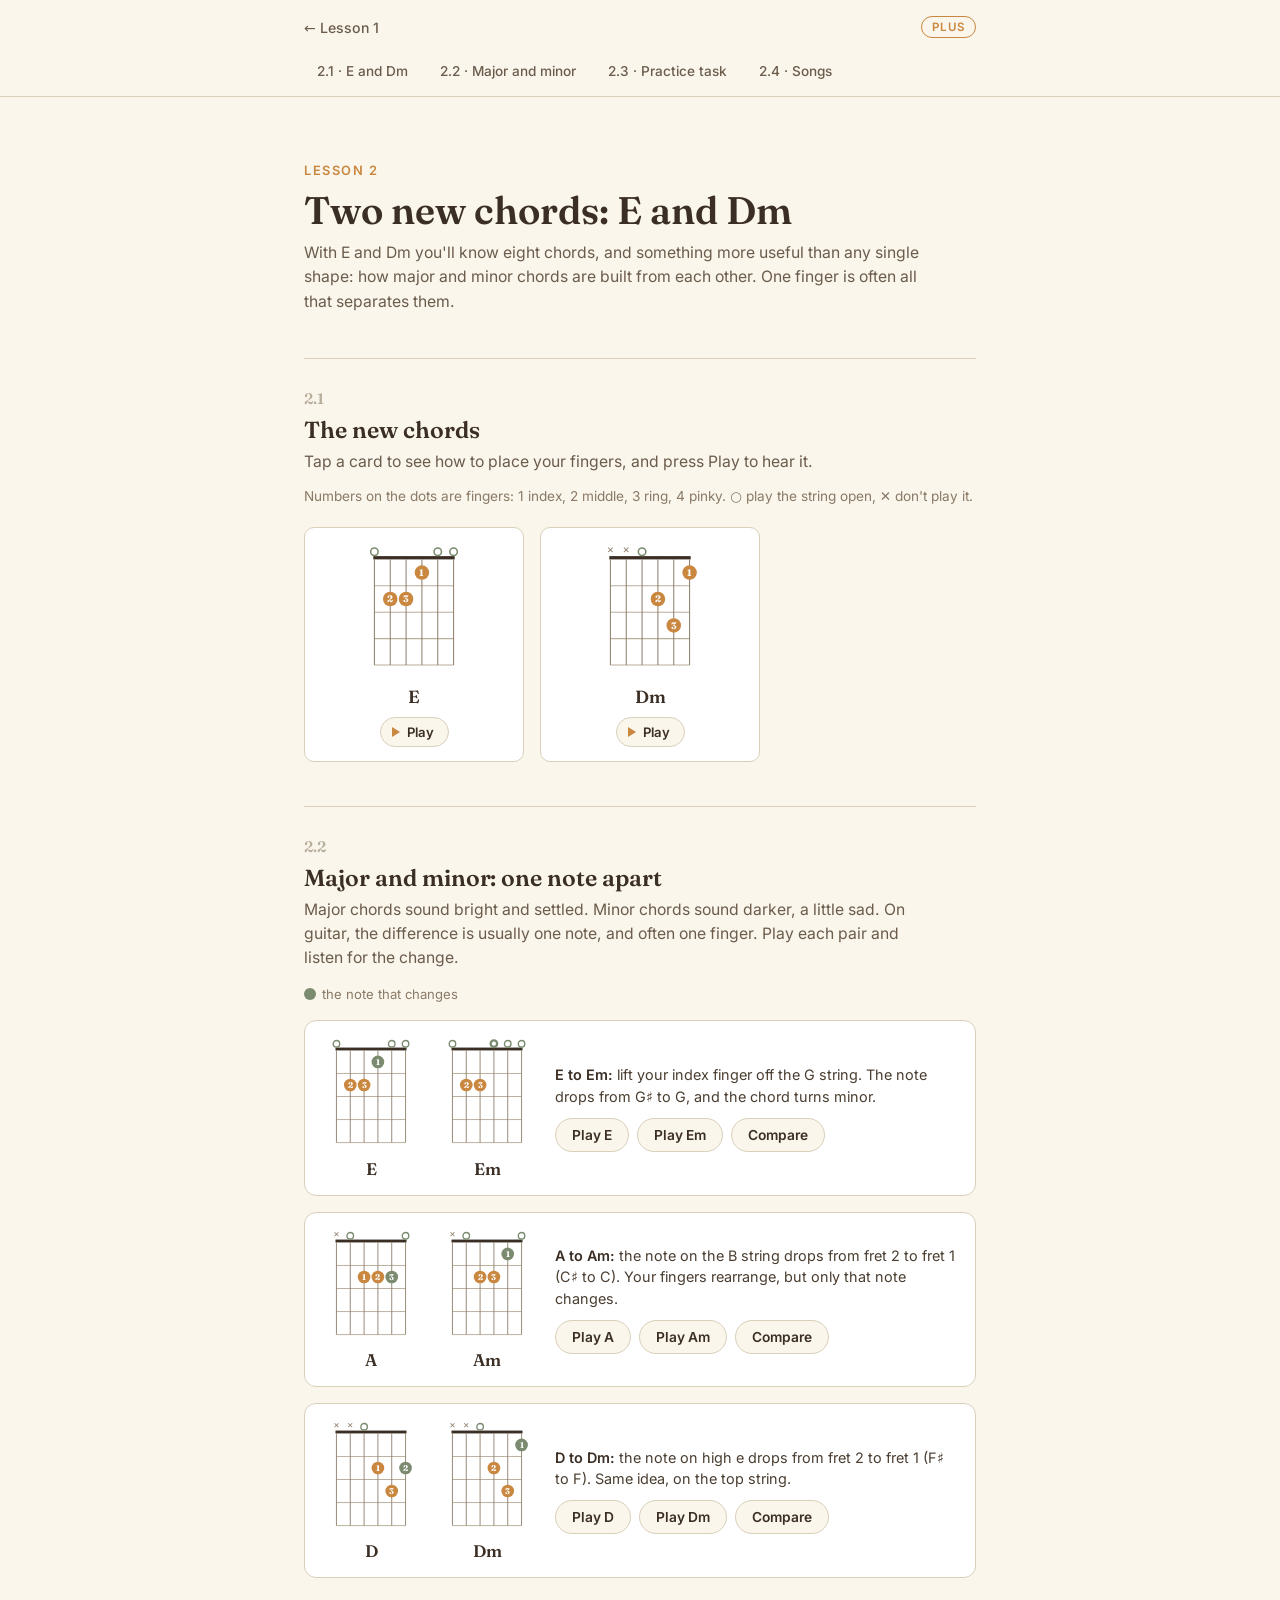
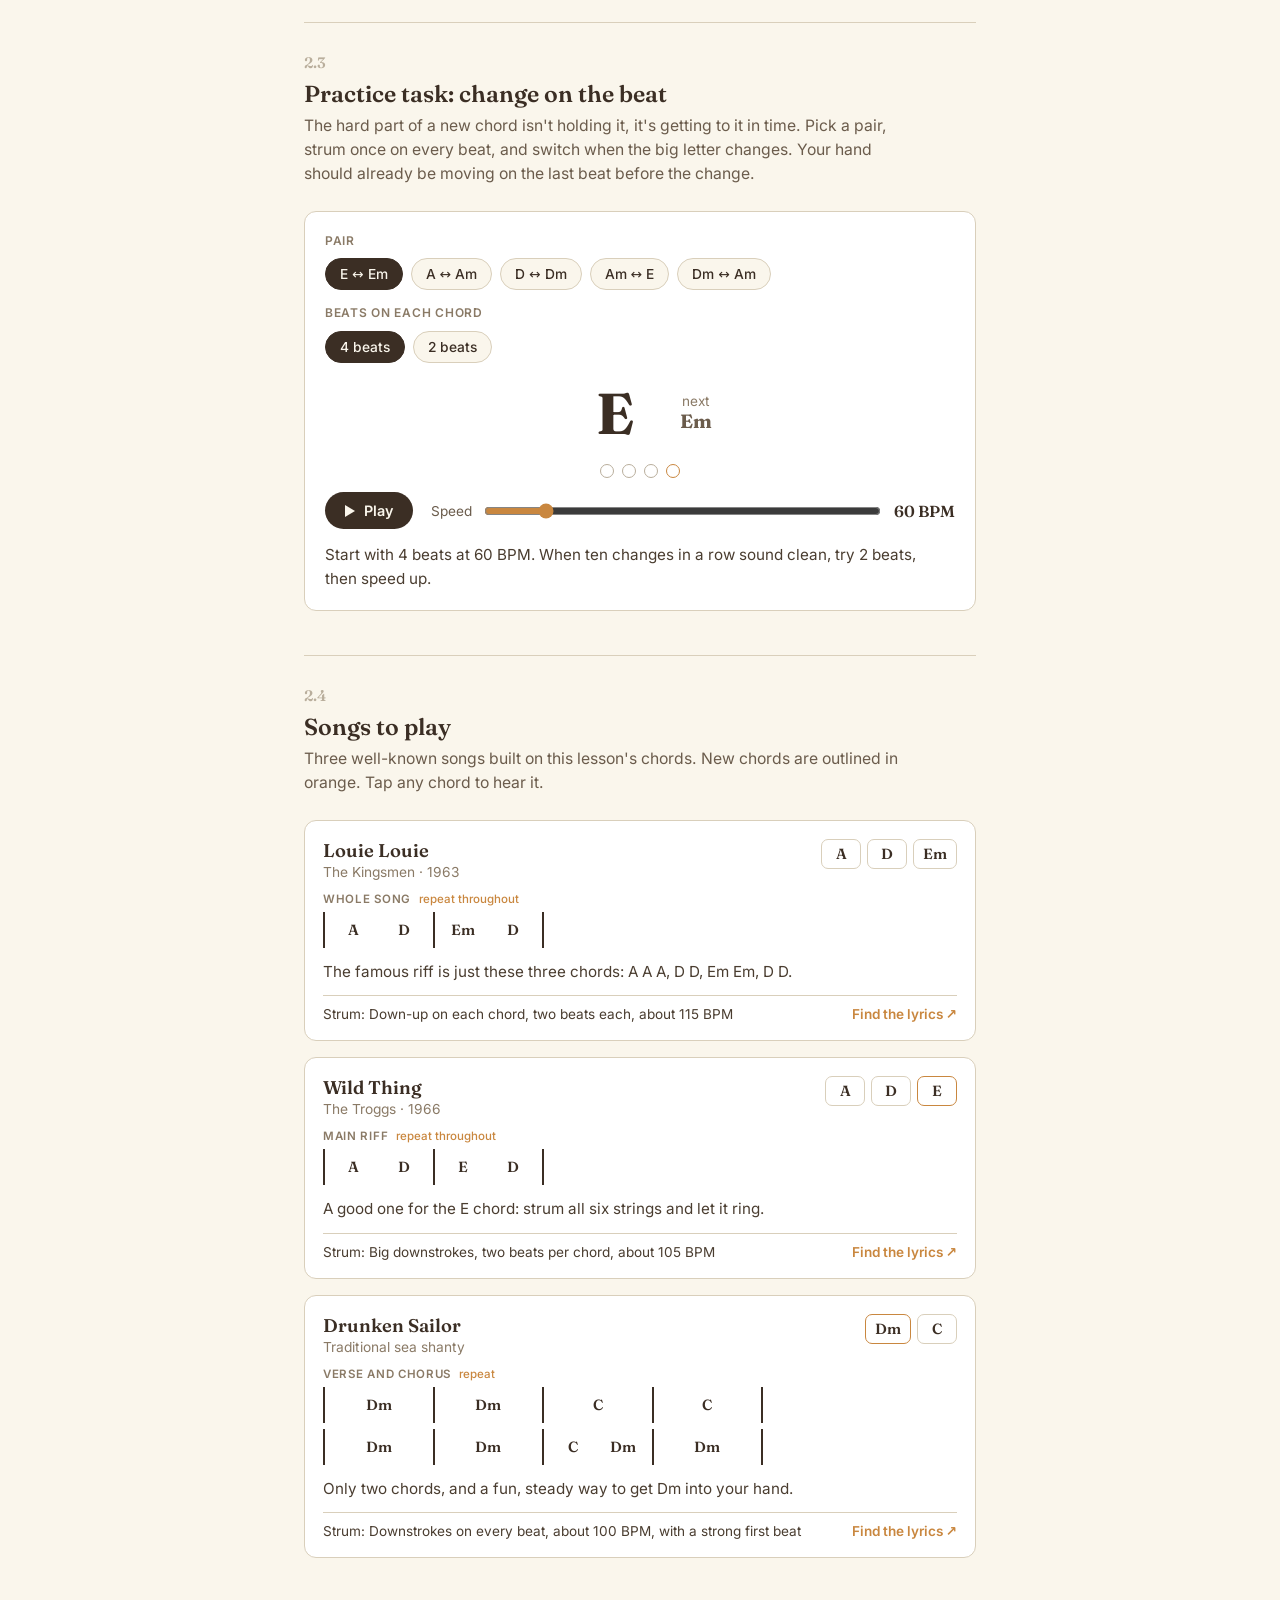
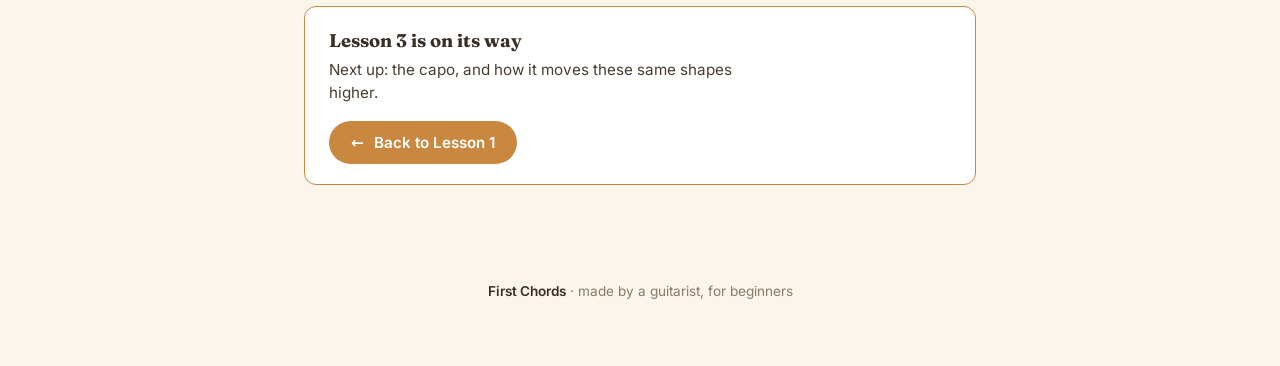
==== lesson-2.html @ 7f7c98dd "Plus: add Lesson 2 (E and Dm) and a 'Ready for Lesson 2' button - lesson-2.html: 2.1 E and Dm chord " ====
<!DOCTYPE html>
<html lang="en">
<head>
<meta charset="UTF-8">
<meta name="viewport" content="width=device-width, initial-scale=1, viewport-fit=cover">
<title>First Chords Plus · Lesson 2</title>
<meta name="description" content="First Chords Plus, Lesson 2: learn the E and Dm chords, hear how major and minor chords differ, and practice chord changes with songs.">
<meta name="robots" content="noindex">
<meta name="theme-color" content="#FAF6EC" media="(prefers-color-scheme: light)">
<meta name="theme-color" content="#1C1714" media="(prefers-color-scheme: dark)">
<link rel="icon" href="data:image/svg+xml,%3Csvg xmlns='http://www.w3.org/2000/svg' viewBox='0 0 32 32'%3E%3Cpath d='M16 3C22 3 28 5.5 28 11C28 17.5 20 26 16 29C12 26 4 17.5 4 11C4 5.5 10 3 16 3Z' fill='%23C9873F'/%3E%3C/svg%3E">
<link rel="preload" href="fonts/fraunces-latin.woff2" as="font" type="font/woff2" crossorigin>
<link rel="preload" href="fonts/inter-latin.woff2" as="font" type="font/woff2" crossorigin>
<link rel="stylesheet" href="assets/plus.css">
<style>
  #newGrid{grid-template-columns:repeat(2,minmax(0,220px)); justify-content:start;}
  @media (max-width:560px){#newGrid{grid-template-columns:repeat(2,minmax(0,1fr));}}

  /* major / minor pairs */
  .pairs{display:grid; gap:16px;}
  .pair{background:var(--card); border:1.4px solid var(--rule); border-radius:12px; padding:16px 18px; display:grid; grid-template-columns:auto auto 1fr; gap:10px 20px; align-items:center;}
  @media (max-width:560px){.pair{grid-template-columns:1fr 1fr;} .pair .pair-text{grid-column:1/-1;}}
  .pair figure{margin:0; text-align:center;}
  .pair svg{width:96px; height:auto;}
  .pair figcaption{font-family:'Fraunces',serif; font-weight:600; font-size:1.05rem; margin-top:2px;}
  .pair-text p{margin:0 0 10px; font-size:0.9rem; color:var(--ink-2); line-height:1.5;}
  .pair-text p strong{color:var(--ink);}
  .pair-btns{display:flex; gap:8px; flex-wrap:wrap;}
  .legend{display:flex; gap:16px; flex-wrap:wrap; font-size:0.82rem; color:var(--faint); margin:-8px 0 18px;}
  .legend span{display:inline-flex; align-items:center; gap:6px;}
  .legend i{width:12px; height:12px; border-radius:50%; display:inline-block;}

  /* chord-change drill */
  .drill-stage{display:flex; align-items:center; justify-content:center; gap:18px; padding:8px 0;}
  .drill-chord{font-family:'Fraunces',serif; font-weight:700; font-size:clamp(2.6rem,9vw,3.6rem); line-height:1; min-width:2.4ch; text-align:center; transition:color .1s;}
  .drill-next{font-size:0.85rem; color:var(--faint); text-align:center;}
  .drill-next b{font-family:'Fraunces',serif; font-size:1.2rem; color:var(--muted); display:block;}
  .beats{display:flex; gap:8px; justify-content:center;}
  .beats span{width:14px; height:14px; border-radius:50%; border:1.6px solid var(--line);}
  .beats span.on{background:var(--wood); border-color:var(--wood);}
  .beats span.change{border-color:var(--wood);}
  .transport{display:flex; align-items:center; gap:18px; flex-wrap:wrap;}

  /* songs */
  .song-card{background:var(--card); border:1.4px solid var(--rule); border-radius:12px; padding:18px; display:grid; gap:12px; margin-bottom:16px;}
  .song-top{display:flex; justify-content:space-between; align-items:flex-start; gap:12px; flex-wrap:wrap;}
  .song-top h4{font-family:'Fraunces',serif; font-weight:600; font-size:1.15rem; margin:0;}
  .song-top .meta{font-size:0.86rem; color:var(--faint); margin-top:2px;}
  .chips{display:flex; gap:6px; flex-wrap:wrap;}
  .chip,.bchord{font-family:'Fraunces',serif; font-weight:600; font-size:0.92rem; color:var(--ink); background:var(--card); border:1.4px solid var(--rule); border-radius:7px; min-width:40px; padding:5px 9px; cursor:pointer;}
  .chip:hover,.bchord:hover{border-color:var(--wood);}
  .chip.new{border-color:var(--wood);}
  .chip.sounding,.bchord.sounding{background:var(--wood); border-color:var(--wood); color:var(--on-accent);}
  .sec-label{font-size:0.72rem; font-weight:600; letter-spacing:.06em; text-transform:uppercase; color:var(--faint); margin-bottom:6px;}
  .sec-label .rep{text-transform:none; letter-spacing:0; font-weight:500; color:var(--wood); margin-left:4px;}
  .bars{display:grid; grid-template-columns:repeat(4,minmax(0,1fr)); row-gap:6px; max-width:440px; padding-right:2px;}
  .bar{display:flex; gap:4px; border-left:2px solid var(--ink); border-right:2px solid var(--ink); margin-right:-2px; padding:4px 6px; min-width:0;}
  .bar .bchord{flex:1; border-color:transparent; background:none; padding:4px 4px; min-width:0;}
  .song-foot{display:flex; flex-wrap:wrap; align-items:center; gap:8px 16px; border-top:1px solid var(--rule); padding-top:10px; font-size:0.85rem; color:var(--ink-2);}
  .lyrics-link{color:var(--wood); font-weight:600; text-decoration:none; margin-left:auto;}
  .lyrics-link:hover{text-decoration:underline;}
  @media (max-width:560px){.lyrics-link{margin-left:0;}}
</style>
</head>
<body>

<div class="topbar">
  <a class="back" href="plus.html">← Lesson 1</a>
  <span class="plus-badge">Plus</span>
</div>

<nav class="jump" aria-label="Jump to a section">
  <div class="jump-inner">
    <a href="#new-chords">2.1 · E and Dm</a>
    <a href="#pairs">2.2 · Major and minor</a>
    <a href="#practice">2.3 · Practice task</a>
    <a href="#songs">2.4 · Songs</a>
  </div>
</nav>

<section class="wrap lesson" id="lesson-2">
  <p class="kicker">Lesson 2</p>
  <h2 class="lesson-h">Two new chords: E and Dm</h2>
  <p class="lede">With E and Dm you'll know eight chords, and something more useful than any single shape: how major and minor chords are built from each other. One finger is often all that separates them.</p>

  <!-- 2.1 -->
  <div class="sub" id="new-chords">
    <p class="sub-n">2.1</p>
    <h3 class="sub-h">The new chords</h3>
    <p class="lede">Tap a card to see how to place your fingers, and press Play to hear it.</p>
    <p class="chord-key">Numbers on the dots are fingers: 1 index, 2 middle, 3 ring, 4 pinky. ○ play the string open, ✕ don't play it.</p>
    <div class="chord-grid" id="newGrid"></div>
  </div>

  <!-- 2.2 -->
  <div class="sub" id="pairs">
    <p class="sub-n">2.2</p>
    <h3 class="sub-h">Major and minor: one note apart</h3>
    <p class="lede">Major chords sound bright and settled. Minor chords sound darker, a little sad. On guitar, the difference is usually one note, and often one finger. Play each pair and listen for the change.</p>
    <div class="legend"><span><i style="background:var(--sage)"></i>the note that changes</span></div>
    <div class="pairs" id="pairList"></div>
  </div>

  <!-- 2.3 -->
  <div class="sub" id="practice">
    <p class="sub-n">2.3</p>
    <h3 class="sub-h">Practice task: change on the beat</h3>
    <p class="lede">The hard part of a new chord isn't holding it, it's getting to it in time. Pick a pair, strum once on every beat, and switch when the big letter changes. Your hand should already be moving on the last beat before the change.</p>
    <div class="card">
      <div>
        <p class="ctl-label" id="drillLabel">Pair</p>
        <div class="seg" role="group" aria-labelledby="drillLabel" id="drillPick"></div>
      </div>
      <div>
        <p class="ctl-label" id="lenLabel">Beats on each chord</p>
        <div class="seg" role="group" aria-labelledby="lenLabel" id="lenPick">
          <button type="button" id="len-4" data-len="4" aria-pressed="true">4 beats</button>
          <button type="button" id="len-2" data-len="2" aria-pressed="false">2 beats</button>
        </div>
      </div>
      <div class="drill-stage" aria-live="polite">
        <div class="drill-chord" id="drillNow">E</div>
        <div class="drill-next">next<b id="drillNext">Em</b></div>
      </div>
      <div class="beats" id="beats" aria-hidden="true"><span></span><span></span><span></span><span></span></div>
      <div class="transport">
        <button type="button" class="btn" id="drillPlay"><span class="ico" aria-hidden="true"></span><span class="txt">Play</span></button>
        <div class="tempo-row" style="flex:1; min-width:220px;">
          <label for="drillTempo">Speed</label>
          <input type="range" id="drillTempo" min="50" max="120" step="5" value="60">
          <output for="drillTempo" id="drillTempoOut">60 BPM</output>
        </div>
      </div>
      <p class="body-text" style="margin:0;">Start with 4 beats at 60 BPM. When ten changes in a row sound clean, try 2 beats, then speed up.</p>
    </div>
  </div>

  <!-- 2.4 -->
  <div class="sub" id="songs">
    <p class="sub-n">2.4</p>
    <h3 class="sub-h">Songs to play</h3>
    <p class="lede">Three well-known songs built on this lesson's chords. New chords are outlined in orange. Tap any chord to hear it.</p>
    <div id="songList"></div>
  </div>

  <div class="next-lesson">
    <p><strong>Lesson 3 is on its way</strong>Next up: the capo, and how it moves these same shapes higher.</p>
    <a class="btn-next" href="plus.html" id="backLesson1"><span aria-hidden="true">←</span> Back to Lesson 1</a>
  </div>
</section>

<footer class="wrap">
  <p class="made"><strong>First Chords</strong> · made by a guitarist, for beginners</p>
</footer>

<script src="assets/guitar-sound.js"></script>
<script>
(function(){
  const S=window.FCSound;
  // fret per string, low E to high e (null = don't play); fingers 1 index .. 4 pinky
  const CH={
    E:{frets:[0,2,2,1,0,0],fingers:[0,2,3,1,0,0]},
    Em:{frets:[0,2,2,0,0,0],fingers:[0,2,3,0,0,0]},
    A:{frets:[null,0,2,2,2,0],fingers:[0,0,1,2,3,0]},
    Am:{frets:[null,0,2,2,1,0],fingers:[0,0,2,3,1,0]},
    D:{frets:[null,null,0,2,3,2],fingers:[0,0,0,1,3,2]},
    Dm:{frets:[null,null,0,2,3,1],fingers:[0,0,0,2,3,1]},
    C:{frets:[null,3,2,0,1,0],fingers:[0,3,2,0,1,0]},
    G:{frets:[3,2,0,0,0,3],fingers:[2,1,0,0,0,3]},
  };
  const TIPS={
    E:'Middle finger on the A string (2nd fret), ring finger on the D string (2nd fret), index on the G string (1st fret). Strum all six strings. It\'s your Em with one extra finger.',
    Dm:'Middle finger on the G string (2nd fret), ring finger on the B string (3rd fret), index on high e (1st fret). Strum only the top four strings, starting from the open D. Keep the index finger curved so it doesn\'t touch the B string.'
  };

  function fretSVG(frets,fingers,changed){
    const strings=6, fretsShown=4, w=100,h=120, left=14, top=14, sw=(w-2*left)/(strings-1), fh=(h-top-10)/fretsShown;
    let s=`<svg viewBox="0 0 ${w} ${h}" aria-hidden="true"><rect x="${left-1}" y="${top-3}" width="${w-2*left+2}" height="3" class="cd-nut"/>`;
    for(let f=1;f<=fretsShown;f++) s+=`<line x1="${left}" y1="${top+f*fh}" x2="${w-left}" y2="${top+f*fh}" class="cd-fret"/>`;
    for(let i=0;i<strings;i++){ const x=left+i*sw; s+=`<line x1="${x}" y1="${top}" x2="${x}" y2="${top+fretsShown*fh}" class="cd-string"/>`; }
    frets.forEach((f,i)=>{
      const x=left+i*sw, ch=i===changed?' changed':'';
      if(f===null) s+=`<text x="${x}" y="${top-6}" class="cd-x">✕</text>`;
      else if(f===0) s+=`<circle cx="${x}" cy="${top-7}" r="3.4" class="cd-open${ch}"/>`;
      else{ const y=top+(f-0.5)*fh; s+=`<circle cx="${x}" cy="${y}" r="6.6" class="cd-dot${ch}"/>`; if(fingers[i]) s+=`<text x="${x}" y="${y+3.1}" class="finger-num">${fingers[i]}</text>`; }
    });
    return s+'</svg>';
  }
  function playChord(name){ S.strum(CH[name].frets); }

  // 2.1 chord cards
  const grid=document.getElementById('newGrid');
  ['E','Dm'].forEach(name=>{
    const c=CH[name], card=document.createElement('div'); card.className='chord-card';
    card.innerHTML=`<button type="button" class="chord-face" id="face-${name}" aria-expanded="false" aria-label="${name} chord: show finger placement">${fretSVG(c.frets,c.fingers)}<span class="name">${name}</span></button>`
      +`<button type="button" class="chord-play" id="play-${name}" aria-label="Play the ${name} chord"><span class="tri" aria-hidden="true"></span>Play</button>`;
    let t=null;
    card.querySelector('.chord-play').addEventListener('click',()=>{ playChord(name); card.classList.add('playing'); clearTimeout(t); t=setTimeout(()=>card.classList.remove('playing'),2000); });
    card.querySelector('.chord-face').addEventListener('click',()=>{
      const open=card.classList.contains('open');
      grid.querySelectorAll('.chord-card').forEach(x=>{ x.classList.remove('open'); x.querySelector('.chord-face').setAttribute('aria-expanded','false'); });
      grid.querySelectorAll('.chord-note').forEach(n=>n.remove());
      if(!open){ card.classList.add('open'); card.querySelector('.chord-face').setAttribute('aria-expanded','true');
        const n=document.createElement('div'); n.className='chord-note'; n.textContent=TIPS[name]; grid.appendChild(n); }
    });
    grid.appendChild(card);
  });

  // 2.2 major / minor pairs; changed = string index of the note that moves
  const PAIRS=[
    {maj:'E',min:'Em',changed:3,text:'<strong>E to Em:</strong> lift your index finger off the G string. The note drops from G♯ to G, and the chord turns minor.'},
    {maj:'A',min:'Am',changed:4,text:'<strong>A to Am:</strong> the note on the B string drops from fret 2 to fret 1 (C♯ to C). Your fingers rearrange, but only that note changes.'},
    {maj:'D',min:'Dm',changed:5,text:'<strong>D to Dm:</strong> the note on high e drops from fret 2 to fret 1 (F♯ to F). Same idea, on the top string.'},
  ];
  const pairList=document.getElementById('pairList');
  PAIRS.forEach(p=>{
    const el=document.createElement('div'); el.className='pair';
    el.innerHTML=`<figure>${fretSVG(CH[p.maj].frets,CH[p.maj].fingers,p.changed)}<figcaption>${p.maj}</figcaption></figure>`
      +`<figure>${fretSVG(CH[p.min].frets,CH[p.min].fingers,p.changed)}<figcaption>${p.min}</figcaption></figure>`
      +`<div class="pair-text"><p>${p.text}</p><div class="pair-btns">`
      +`<button type="button" class="btn-quiet" id="pp-${p.maj}">Play ${p.maj}</button>`
      +`<button type="button" class="btn-quiet" id="pp-${p.min}">Play ${p.min}</button>`
      +`<button type="button" class="btn-quiet" id="pp-${p.maj}-${p.min}">Compare</button></div></div>`;
    el.querySelector(`#pp-${p.maj}`).addEventListener('click',()=>playChord(p.maj));
    el.querySelector(`#pp-${p.min}`).addEventListener('click',()=>playChord(p.min));
    el.querySelector(`#pp-${p.maj}-${p.min}`).addEventListener('click',()=>{ playChord(p.maj); setTimeout(()=>playChord(p.min),1300); });
    pairList.appendChild(el);
  });

  // 2.3 chord-change drill: one downstroke per beat, click on every beat
  const DRILLS=[['E','Em'],['A','Am'],['D','Dm'],['Am','E'],['Dm','Am']];
  const drill={pair:DRILLS[0],len:4,bpm:60,timer:null,next:0,step:0,ring:[],ui:[]};
  const drillPick=document.getElementById('drillPick');
  DRILLS.forEach((d,i)=>{
    const b=document.createElement('button'); b.type='button'; b.id='drill-'+d.join('-'); b.textContent=d.join(' ↔ '); b.setAttribute('aria-pressed',i===0);
    b.addEventListener('click',()=>{ drill.pair=d; drillPick.querySelectorAll('button').forEach(x=>x.setAttribute('aria-pressed',x===b)); drill.step=0; showDrill(0); });
    drillPick.appendChild(b);
  });
  document.querySelectorAll('#lenPick button').forEach(b=>b.addEventListener('click',()=>{
    drill.len=+b.dataset.len; document.querySelectorAll('#lenPick button').forEach(x=>x.setAttribute('aria-pressed',x===b)); drill.step=0; showDrill(0);
  }));
  const tempo=document.getElementById('drillTempo'), tempoOut=document.getElementById('drillTempoOut');
  tempo.addEventListener('input',()=>{ drill.bpm=+tempo.value; tempoOut.textContent=drill.bpm+' BPM'; });
  const nowEl=document.getElementById('drillNow'), nextEl=document.getElementById('drillNext'), beatEls=[...document.querySelectorAll('#beats span')];
  function showDrill(step){
    const idx=Math.floor(step/drill.len)%2, beat=step%drill.len;
    nowEl.textContent=drill.pair[idx]; nextEl.textContent=drill.pair[1-idx];
    beatEls.forEach((b,i)=>{ b.hidden=i>=drill.len; b.classList.toggle('on',i===beat&&!!drill.timer); b.classList.toggle('change',i===drill.len-1); });
  }
  function click(t,accent){
    const ctx=S.ctx(), o=ctx.createOscillator(), g=ctx.createGain();
    o.frequency.value=accent?1600:1100; g.gain.setValueAtTime(0.0001,t); g.gain.exponentialRampToValueAtTime(accent?0.16:0.09,t+0.002); g.gain.exponentialRampToValueAtTime(0.0001,t+0.05);
    o.connect(g).connect(ctx.destination); o.start(t); o.stop(t+0.06);
  }
  function schedule(){
    const ctx=S.ctx(), beat=60/drill.bpm;
    while(drill.next<ctx.currentTime+0.12){
      const step=drill.step, idx=Math.floor(step/drill.len)%2, name=drill.pair[idx];
      click(drill.next,step%drill.len===0);
      drill.ring.forEach(v=>{ try{ v.out.gain.setTargetAtTime(0,drill.next,0.03); v.src.stop(drill.next+0.3); }catch(e){} });
      const notes=[]; CH[name].frets.forEach((f,i)=>{ if(f!==null) notes.push(S.OPEN[i]*Math.pow(2,f/12)); });
      drill.ring=notes.map((fq,k)=>S.play(fq,drill.next-ctx.currentTime+k*0.012,0.38));
      const ms=Math.max(0,(drill.next-ctx.currentTime)*1000);
      drill.ui.push(setTimeout(()=>showDrill(step),ms));
      drill.next+=beat; drill.step++;
    }
    if(drill.ui.length>64) drill.ui=drill.ui.slice(-16);
  }
  const playBtn=document.getElementById('drillPlay');
  function stopDrill(){
    clearInterval(drill.timer); drill.timer=null; drill.ui.forEach(clearTimeout); drill.ui=[];
    const t=S.time; drill.ring.forEach(v=>{ try{ v.out.gain.cancelScheduledValues(t); v.out.gain.setTargetAtTime(0,t,0.04); v.src.stop(t+0.3); }catch(e){} }); drill.ring=[];
    playBtn.classList.remove('on'); playBtn.querySelector('.txt').textContent='Play'; drill.step=0; showDrill(0);
  }
  playBtn.addEventListener('click',()=>{
    if(drill.timer){ stopDrill(); return; }
    const ctx=S.ctx(); drill.step=0; drill.next=ctx.currentTime+0.1; schedule(); drill.timer=setInterval(schedule,25);
    playBtn.classList.add('on'); playBtn.querySelector('.txt').textContent='Stop';
  });
  showDrill(0);

  // 2.4 songs (chord progressions only; lyrics are linked, not reproduced)
  const NEW=['E','Dm'];
  const SONGS=[
    {title:'Louie Louie',artist:'The Kingsmen',year:1963,chords:['A','D','Em'],
     secs:[['Whole song',['A D','Em D'],'repeat throughout']],strum:'Down-up on each chord, two beats each, about 115 BPM',
     note:'The famous riff is just these three chords: A A A, D D, Em Em, D D.'},
    {title:'Wild Thing',artist:'The Troggs',year:1966,chords:['A','D','E'],
     secs:[['Main riff',['A D','E D'],'repeat throughout']],strum:'Big downstrokes, two beats per chord, about 105 BPM',
     note:'A good one for the E chord: strum all six strings and let it ring.'},
    {title:'Drunken Sailor',artist:'Traditional sea shanty',year:null,chords:['Dm','C'],
     secs:[['Verse and chorus',['Dm','Dm','C','C','Dm','Dm','C Dm','Dm'],'repeat']],strum:'Downstrokes on every beat, about 100 BPM, with a strong first beat',
     note:'Only two chords, and a fun, steady way to get Dm into your hand.'},
  ];
  const songList=document.getElementById('songList');
  const chipBtn=(c,cls)=>`<button type="button" class="${cls}${cls==='chip'&&NEW.includes(c)?' new':''}" data-chord="${c}" aria-label="Play ${c}">${c}</button>`;
  SONGS.forEach(s=>{
    const q=encodeURIComponent(`${s.title} ${s.year?s.artist:''} lyrics`.replace(/\s+/g,' ')).replace(/%20/g,'+');
    const el=document.createElement('div'); el.className='song-card';
    el.innerHTML=`<div class="song-top"><div><h4>${s.title}</h4><div class="meta">${s.artist}${s.year?' · '+s.year:''}</div></div><div class="chips">${s.chords.map(c=>chipBtn(c,'chip')).join('')}</div></div>`
      +s.secs.map(([label,bars,rep])=>`<div><div class="sec-label">${label}${rep?` <span class="rep">${rep}</span>`:''}</div><div class="bars">${bars.map(b=>`<span class="bar">${b.split(' ').map(c=>chipBtn(c,'bchord')).join('')}</span>`).join('')}</div></div>`).join('')
      +`<p class="body-text" style="margin:0;">${s.note}</p>`
      +`<div class="song-foot"><span>Strum: ${s.strum}</span><a class="lyrics-link" href="https://www.google.com/search?q=${q}" target="_blank" rel="noopener">Find the lyrics ↗</a></div>`;
    songList.appendChild(el);
  });
  songList.addEventListener('click',e=>{
    const b=e.target.closest('[data-chord]'); if(!b) return;
    playChord(b.dataset.chord); b.classList.add('sounding'); setTimeout(()=>b.classList.remove('sounding'),1200);
  });

  // jump bar highlight
  const links=[...document.querySelectorAll('.jump a')], secs=links.map(a=>document.querySelector(a.getAttribute('href')));
  function mark(){ const y=scrollY+120; let cur=-1; secs.forEach((s,i)=>{ if(s.getBoundingClientRect().top+scrollY<=y) cur=i; }); links.forEach((a,i)=>i===cur?a.setAttribute('aria-current','true'):a.removeAttribute('aria-current')); }
  addEventListener('scroll',mark,{passive:true}); mark();
})();
</script>
</body>
</html>
---- assets/plus.css ----
/* First Chords Plus: shared styles for the lesson pages */
  /* fonts are served from this site (Fraunces and Inter, SIL Open Font License) */
  @font-face{font-family:'Fraunces'; font-style:normal; font-weight:400 700; font-display:swap; src:url(../fonts/fraunces-latin.woff2) format('woff2');}
  @font-face{font-family:'Inter'; font-style:normal; font-weight:400 600; font-display:swap; src:url(../fonts/inter-latin.woff2) format('woff2');}
  /* same tokens as the free guide: warm workshop paper in light, lamp-lit walnut in dark */
  :root{
    --paper:#FAF6EC; --card:#FFFFFF; --ink:#3B2E24; --ink-2:#4a3d30; --muted:#6b5c4c; --faint:#8a7a66;
    --line:#B9AE9C; --rule:#D9CFBB; --hover:#F2EBDC; --miss:#C9BEA9;
    --wood:#C9873F; --wood-deep:#b5762f; --sage:#7A8B6F; --on-accent:#FFFFFF;
    --board:#3A2C24; --fret:#D4CEC2; --inlay:#EDE6D6; --bronze:#B98E52; --steel:#C9C4BA;
    box-sizing:border-box;
    padding-top:env(safe-area-inset-top,0px);
    padding-bottom:env(safe-area-inset-bottom,0px);
  }
  @media (prefers-color-scheme: dark){
    :root:not([data-theme="light"]){
      --paper:#1C1714; --card:#26201B; --ink:#EFE6D6; --ink-2:#DCCFBC; --muted:#BBAC96; --faint:#A0907A;
      --line:#6E6152; --rule:#3E352D; --hover:#302822; --miss:#5C5146;
      --wood:#D99A52; --wood-deep:#E6AC68; --sage:#9DB08F; --on-accent:#1C1714; color-scheme:dark;
    }
  }
  :root[data-theme="dark"]{
    --paper:#1C1714; --card:#26201B; --ink:#EFE6D6; --ink-2:#DCCFBC; --muted:#BBAC96; --faint:#A0907A;
    --line:#6E6152; --rule:#3E352D; --hover:#302822; --miss:#5C5146;
    --wood:#D99A52; --wood-deep:#E6AC68; --sage:#9DB08F; --on-accent:#1C1714; color-scheme:dark;
  }
  html{scroll-padding-top:calc(env(safe-area-inset-top,0px) + 20px); scroll-behavior:smooth;}
  *{box-sizing:border-box;}
  [hidden]{display:none !important;}
  body{margin:0; background:var(--paper); color:var(--ink); font-family:'Inter',system-ui,sans-serif; -webkit-font-smoothing:antialiased;}
  h1,h2,h3{font-family:'Fraunces',Georgia,serif; margin:0; font-weight:600;}
  .wrap{max-width:720px; margin:0 auto; padding:0 24px;}
  section.wrap{padding-block:64px;}
  .divider{border:none; border-top:1px solid var(--rule); margin:0;}
  h2{font-size:1.7rem; margin-bottom:6px;}
  h3{font-size:1.15rem; margin:0 0 6px;}
  .lede{color:var(--muted); margin:0 0 24px; font-size:0.98rem; line-height:1.55; max-width:62ch;}
  p{line-height:1.55;}
  .body-text{color:var(--ink-2); font-size:0.95rem; max-width:62ch; margin:0 0 14px;}
  .ctl-label{font-size:0.75rem; font-weight:600; letter-spacing:.06em; text-transform:uppercase; color:var(--faint); margin:0 0 8px;}
  :focus-visible{outline:2px solid var(--sage); outline-offset:2px;}

  /* top bar */
  .topbar{max-width:720px; margin:0 auto; padding:16px 24px 0; display:flex; align-items:center; justify-content:space-between; gap:12px;}
  .back{font-size:0.88rem; font-weight:500; color:var(--muted); text-decoration:none;}
  .back:hover{color:var(--ink);}
  .plus-badge{font-size:0.72rem; font-weight:600; letter-spacing:.08em; text-transform:uppercase; color:var(--wood); border:1.4px solid var(--wood); border-radius:999px; padding:3px 10px;}

  /* jump bar */
  .jump{position:sticky; top:env(safe-area-inset-top,0px); z-index:10; background:var(--paper); border-bottom:1px solid var(--rule);}
  .jump-inner{max-width:720px; margin:0 auto; padding:10px 24px; display:flex; gap:6px; overflow-x:auto; scrollbar-width:none;}
  .jump-inner::-webkit-scrollbar{display:none;}
  .jump a{flex:0 0 auto; font-size:0.85rem; font-weight:500; color:var(--muted); text-decoration:none; padding:6px 12px; border-radius:999px; border:1.4px solid transparent;}
  .jump a:hover{color:var(--ink); border-color:var(--rule);}
  .jump a[aria-current="true"]{background:var(--ink); color:var(--paper);}

  /* cards and rules */
  .card{background:var(--card); border:1.4px solid var(--rule); border-radius:12px; padding:20px; display:grid; gap:14px; margin:0 0 20px;}
  .card > p{margin:0;}
  .rules{list-style:none; margin:0 0 24px; padding:0; display:grid; grid-template-columns:1fr 1fr; gap:12px;}
  @media (max-width:560px){.rules{grid-template-columns:1fr;}}
  .rules li{background:var(--card); border:1.4px solid var(--rule); border-radius:10px; padding:14px 16px; font-size:0.9rem; color:var(--ink-2); line-height:1.5;}
  .rules strong{display:block; font-family:'Fraunces',serif; font-weight:600; font-size:1rem; color:var(--ink); margin-bottom:2px;}
  .note-box{border-left:3px solid var(--sage); background:var(--card); border-radius:6px; padding:12px 16px; font-size:0.9rem; color:var(--ink-2); line-height:1.5; margin:0 0 24px; max-width:62ch;}
  .note-box strong{color:var(--ink);}

  /* tab */
  .tab-scroll{overflow-x:auto; padding-bottom:4px;}
  .tab{display:inline-flex; align-items:stretch; border-left:2px solid var(--ink); border-right:2px solid var(--ink); padding:6px 0; min-width:100%;}
  .tab-labels,.tab-col{display:grid; grid-template-rows:repeat(6,26px);}
  .tab-labels{padding:0 6px 0 8px;}
  .tab-labels span{display:flex; align-items:center; font-family:'Fraunces',serif; font-weight:600; font-size:0.9rem; color:var(--faint);}
  .tab-cells{display:flex; flex:1;}
  .tab-col{flex:1 0 34px; min-width:34px; background:none; border:none; padding:0; cursor:pointer; color:var(--ink); border-radius:6px; font:inherit;}
  .tab-col:hover{background:var(--hover);}
  .tab-col.now{background:var(--hover);}
  .tab-col.now .num{color:var(--wood);}
  .tab-cell{position:relative; display:flex; align-items:center; justify-content:center;}
  .tab-cell::before{content:""; position:absolute; left:0; right:0; top:50%; border-top:1.4px solid var(--line);}
  .tab-cells .tab-col:first-child .tab-cell::before{left:-6px;}
  .tab-labels span{position:relative;}
  .num{position:relative; font-family:'Inter',sans-serif; font-weight:600; font-size:0.95rem; font-variant-numeric:tabular-nums; background:var(--card); padding:0 3px; line-height:1;}
  .tab-col:hover .num,.tab-col.now .num{background:var(--hover);}
  .tab-head{display:flex; align-items:center; justify-content:space-between; gap:12px; flex-wrap:wrap;}
  .tab-caption{margin:0; font-size:0.85rem; color:var(--faint);}

  /* fretboard */
  .fb-scroll{overflow-x:auto;}
  .fb{display:block; width:100%; min-width:560px; height:auto;}
  .fb .board{fill:var(--board);}
  .fb .fretline{stroke:var(--fret); stroke-width:2.4;}
  .fb .nut{fill:#F6EEDB; stroke:var(--ink); stroke-width:1;}
  .fb .inlay{fill:var(--inlay);}
  .fb .str-wound{stroke:var(--bronze);}
  .fb .str-plain{stroke:var(--steel);}
  .fb .fnum{font-family:'Inter',sans-serif; font-size:11px; fill:var(--faint); text-anchor:middle; font-variant-numeric:tabular-nums;}
  .fb .slabel{font-family:'Fraunces',serif; font-weight:600; font-size:14px; fill:var(--faint); text-anchor:middle;}
  .fb .hit{fill:transparent; cursor:pointer;}
  .fb .spot{pointer-events:none;}
  .fb .spot circle{fill:var(--card); stroke:var(--line); stroke-width:1.2;}
  .fb .spot text{font-family:'Inter',sans-serif; font-weight:600; font-size:11px; fill:var(--ink); text-anchor:middle;}
  .fb .spot.sharp circle{fill:var(--paper); stroke-dasharray:2 2;}
  .fb .spot.sharp text{font-size:9.5px; fill:var(--muted);}
  .fb .spot.on circle{fill:var(--wood); stroke:var(--wood);}
  .fb .spot.on text{fill:var(--on-accent);}
  .fb .spot.good circle{fill:var(--sage); stroke:var(--sage);}
  .fb .spot.good text{fill:var(--on-accent);}
  .fb .spot.focus-row circle{stroke:var(--wood); stroke-width:1.6;}
  .fb-readout{margin:0; font-size:0.9rem; color:var(--ink-2); min-height:1.5em;}
  .fb-readout strong{font-family:'Fraunces',serif; font-size:1.1rem; color:var(--ink);}

  /* controls */
  .seg{display:flex; flex-wrap:wrap; gap:8px;}
  .seg button{font:500 0.86rem 'Inter',system-ui,sans-serif; color:var(--ink); background:var(--paper); border:1.4px solid var(--rule); border-radius:999px; padding:7px 14px; cursor:pointer;}
  .seg button:hover{border-color:var(--wood);}
  .seg button[aria-pressed="true"]{background:var(--ink); border-color:var(--ink); color:var(--paper);}
  .btn{display:inline-flex; align-items:center; gap:9px; font:600 0.9rem 'Inter',system-ui,sans-serif; background:var(--ink); color:var(--paper); border:none; border-radius:999px; padding:10px 20px; cursor:pointer;}
  .btn:hover{background:var(--muted);}
  .btn .ico{width:0; height:0; border-style:solid; border-width:6px 0 6px 10px; border-color:transparent transparent transparent var(--paper);}
  .btn.on .ico{width:10px; height:10px; border:none; background:var(--paper); border-radius:1px;}
  .btn-quiet{font:600 0.86rem 'Inter',system-ui,sans-serif; color:var(--ink); background:var(--paper); border:1.4px solid var(--rule); border-radius:999px; padding:8px 16px; cursor:pointer;}
  .btn-quiet:hover{border-color:var(--wood);}

  /* alphabet strip */
  .alpha{display:grid; grid-template-columns:repeat(12,minmax(0,1fr)); gap:4px; margin:0 0 8px;}
  .alpha span{display:flex; align-items:center; justify-content:center; height:44px; border-radius:8px; font-family:'Fraunces',serif; font-weight:600; font-size:1rem; background:var(--card); border:1.4px solid var(--rule);}
  .alpha span.sh{background:var(--paper); border-style:dashed; color:var(--muted); font-family:'Inter',sans-serif; font-size:0.72rem; font-weight:600;}
  .alpha-cap{font-size:0.82rem; color:var(--faint); margin:0 0 24px;}
  @media (max-width:560px){.alpha span{height:38px; font-size:0.9rem;} .alpha span.sh{font-size:0.6rem;}}

  /* quiz */
  .quiz{display:flex; align-items:center; gap:14px; flex-wrap:wrap;}
  .quiz-q{font-family:'Fraunces',serif; font-weight:600; font-size:1.15rem; margin:0;}
  .quiz-q em{font-style:normal; color:var(--wood);}
  .quiz-score{font-size:0.85rem; color:var(--faint); margin:0; font-variant-numeric:tabular-nums;}
  .quiz-msg{font-size:0.9rem; margin:0; min-height:1.4em; color:var(--ink-2);}
  .quiz-msg.ok{color:var(--sage);}

  /* coming soon */
  .soon-list{list-style:none; margin:0; padding:0; display:grid; grid-template-columns:1fr 1fr; gap:10px;}
  @media (max-width:560px){.soon-list{grid-template-columns:1fr;}}
  .soon-list li{border:1.4px dashed var(--rule); border-radius:10px; padding:12px 14px; font-size:0.88rem; color:var(--muted);}
  .soon-list strong{display:block; font-family:'Fraunces',serif; color:var(--ink); font-size:0.98rem;}

  /* lessons */
  .kicker{font-size:0.8rem; font-weight:600; letter-spacing:.12em; text-transform:uppercase; color:var(--wood); margin:0 0 8px;}
  .lesson-h{font-size:clamp(1.9rem,5vw,2.4rem); line-height:1.1; margin-bottom:10px;}
  .sub{margin-top:44px; padding-top:28px; border-top:1px solid var(--rule);}
  .sub-n{margin:0 0 4px; font-family:'Fraunces',serif; font-weight:600; font-size:0.95rem; color:var(--line); font-variant-numeric:tabular-nums;}
  .sub-h{font-size:1.45rem; margin:0 0 6px;}
  .topbar{padding-bottom:8px;}

  /* practice task */
  .practice{border-color:var(--wood);}
  .finger-map{list-style:none; margin:0; padding:0; display:flex; flex-wrap:wrap; gap:8px;}
  .finger-map li{display:flex; align-items:center; gap:8px; font-size:0.85rem; color:var(--ink-2); background:var(--paper); border:1.4px solid var(--rule); border-radius:999px; padding:4px 12px 4px 4px;}
  .finger-map b{display:inline-flex; align-items:center; justify-content:center; width:24px; height:24px; border-radius:50%; background:var(--wood); color:var(--on-accent); font-family:'Fraunces',serif; font-size:0.85rem;}
  .finger-map li:first-child b{background:none; color:var(--sage); border:1.6px solid var(--sage);}
  .steps-list{margin:0; padding-left:1.2em; display:grid; gap:4px; font-size:0.9rem; color:var(--ink-2); line-height:1.5;}
  .tempo-row{display:flex; align-items:center; gap:10px;}
  .tempo-row label{font-size:0.85rem; color:var(--muted);}
  .tempo-row input{flex:1; accent-color:var(--wood);}
  .tempo-row output{font-family:'Fraunces',serif; font-weight:600; font-variant-numeric:tabular-nums; min-width:62px; text-align:right;}
  .tab-col .fing{font-family:'Inter',sans-serif; font-size:0.72rem; font-weight:600; color:var(--wood);}
  .tab.has-fingers .tab-labels,.tab.has-fingers .tab-col{grid-template-rows:repeat(6,26px) 22px;}
  .tab-labels .fl{font-family:'Inter',sans-serif; font-size:0.66rem; font-weight:600; color:var(--wood); text-transform:uppercase; letter-spacing:.04em;}

  footer.wrap{padding-block:32px 64px; text-align:center;}
  .made{margin:0; font-size:0.85rem; color:var(--faint);}
  .made strong{color:var(--ink); font-weight:600;}
  @media (max-width:560px){.wrap,.topbar{padding-left:16px; padding-right:16px;} .jump-inner{padding:8px 16px;} .card{padding:16px;}}
  @media (prefers-reduced-motion:reduce){*{transition:none !important; animation:none !important;} html{scroll-behavior:auto;}}

  /* chord cards (same as the free guide) */
  .chord-grid{display:grid; grid-template-columns:repeat(auto-fit,minmax(150px,1fr)); gap:16px;}
  .chord-card{background:var(--card); border-radius:10px; padding:16px 10px 14px; text-align:center; border:1.4px solid var(--rule); transition:border-color .15s, transform .15s;}
  .chord-card:hover{border-color:var(--wood); transform:translateY(-2px);}
  .chord-card.open{border-color:var(--sage); border-width:2px;}
  .chord-card:focus-within{border-color:var(--wood);}
  .chord-card svg{width:100%; height:auto; max-width:110px;}
  .chord-face{display:block; width:100%; background:none; border:none; padding:0; color:inherit; cursor:pointer; font:inherit;}
  .chord-card .name{font-family:'Fraunces',serif; font-weight:600; font-size:1.1rem; margin-top:6px; display:block;}
  .chord-play{margin:10px auto 0; display:inline-flex; align-items:center; gap:7px; font:600 0.82rem 'Inter',system-ui,sans-serif; color:var(--ink); background:var(--paper); border:1.4px solid var(--rule); border-radius:999px; padding:6px 14px 6px 11px; cursor:pointer;}
  .chord-play .tri{width:0; height:0; border-style:solid; border-width:5px 0 5px 8px; border-color:transparent transparent transparent var(--wood);}
  .chord-play:hover{border-color:var(--wood);}
  .chord-card.playing .chord-play{background:var(--wood); border-color:var(--wood); color:var(--on-accent);}
  .chord-card.playing .chord-play .tri{border-left-color:var(--on-accent);}
  .chord-note{grid-column:1/-1; background:var(--card); border-left:3px solid var(--sage); border-radius:6px; padding:14px 18px; font-size:0.92rem; color:var(--ink-2); line-height:1.5;}
  .cd-nut{fill:var(--ink);} .cd-fret{stroke:var(--line); stroke-width:1;} .cd-string{stroke:var(--faint); stroke-width:0.9;}
  .cd-x{fill:var(--faint); font-size:8px; text-anchor:middle;} .cd-open{fill:none; stroke:var(--sage); stroke-width:1.4;} .cd-dot{fill:var(--wood);}
  .cd-dot.changed{fill:var(--sage);} .cd-open.changed{stroke:var(--sage); stroke-width:2.4;}
  .finger-num{font-family:'Fraunces',serif; font-weight:700; font-size:8.6px; fill:var(--on-accent); text-anchor:middle;}
  .chord-key{font-size:0.85rem; color:var(--faint); margin:-12px 0 20px;}

  /* next-lesson call to action */
  .next-lesson{margin-top:48px; display:flex; align-items:center; justify-content:space-between; gap:16px; flex-wrap:wrap; background:var(--card); border:1.4px solid var(--wood); border-radius:12px; padding:20px 24px;}
  .next-lesson p{margin:0; color:var(--ink-2); font-size:0.95rem; max-width:44ch;}
  .next-lesson strong{display:block; font-family:'Fraunces',serif; font-size:1.15rem; color:var(--ink); margin-bottom:2px;}
  .btn-next{display:inline-flex; align-items:center; gap:10px; font:600 0.95rem 'Inter',system-ui,sans-serif; background:var(--wood); color:var(--on-accent); text-decoration:none; border-radius:999px; padding:12px 22px;}
  .btn-next:hover{background:var(--wood-deep);}
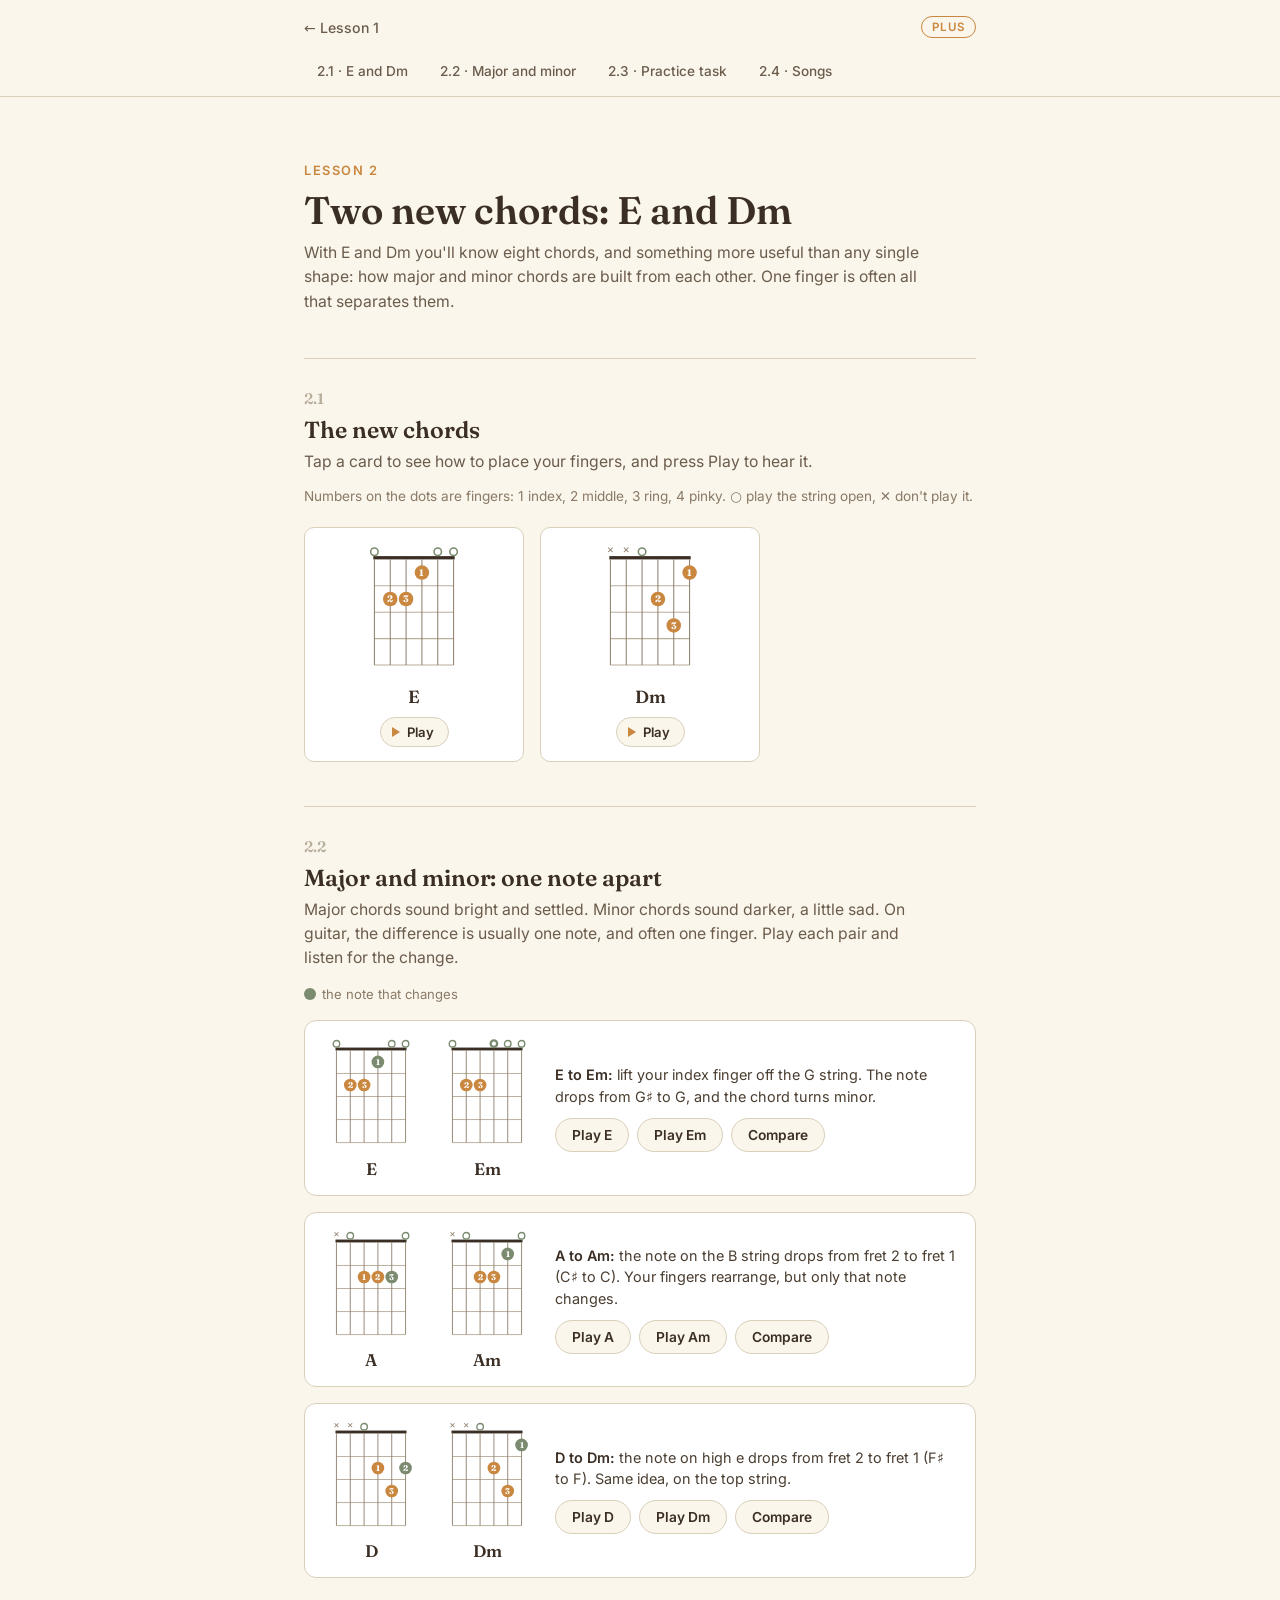
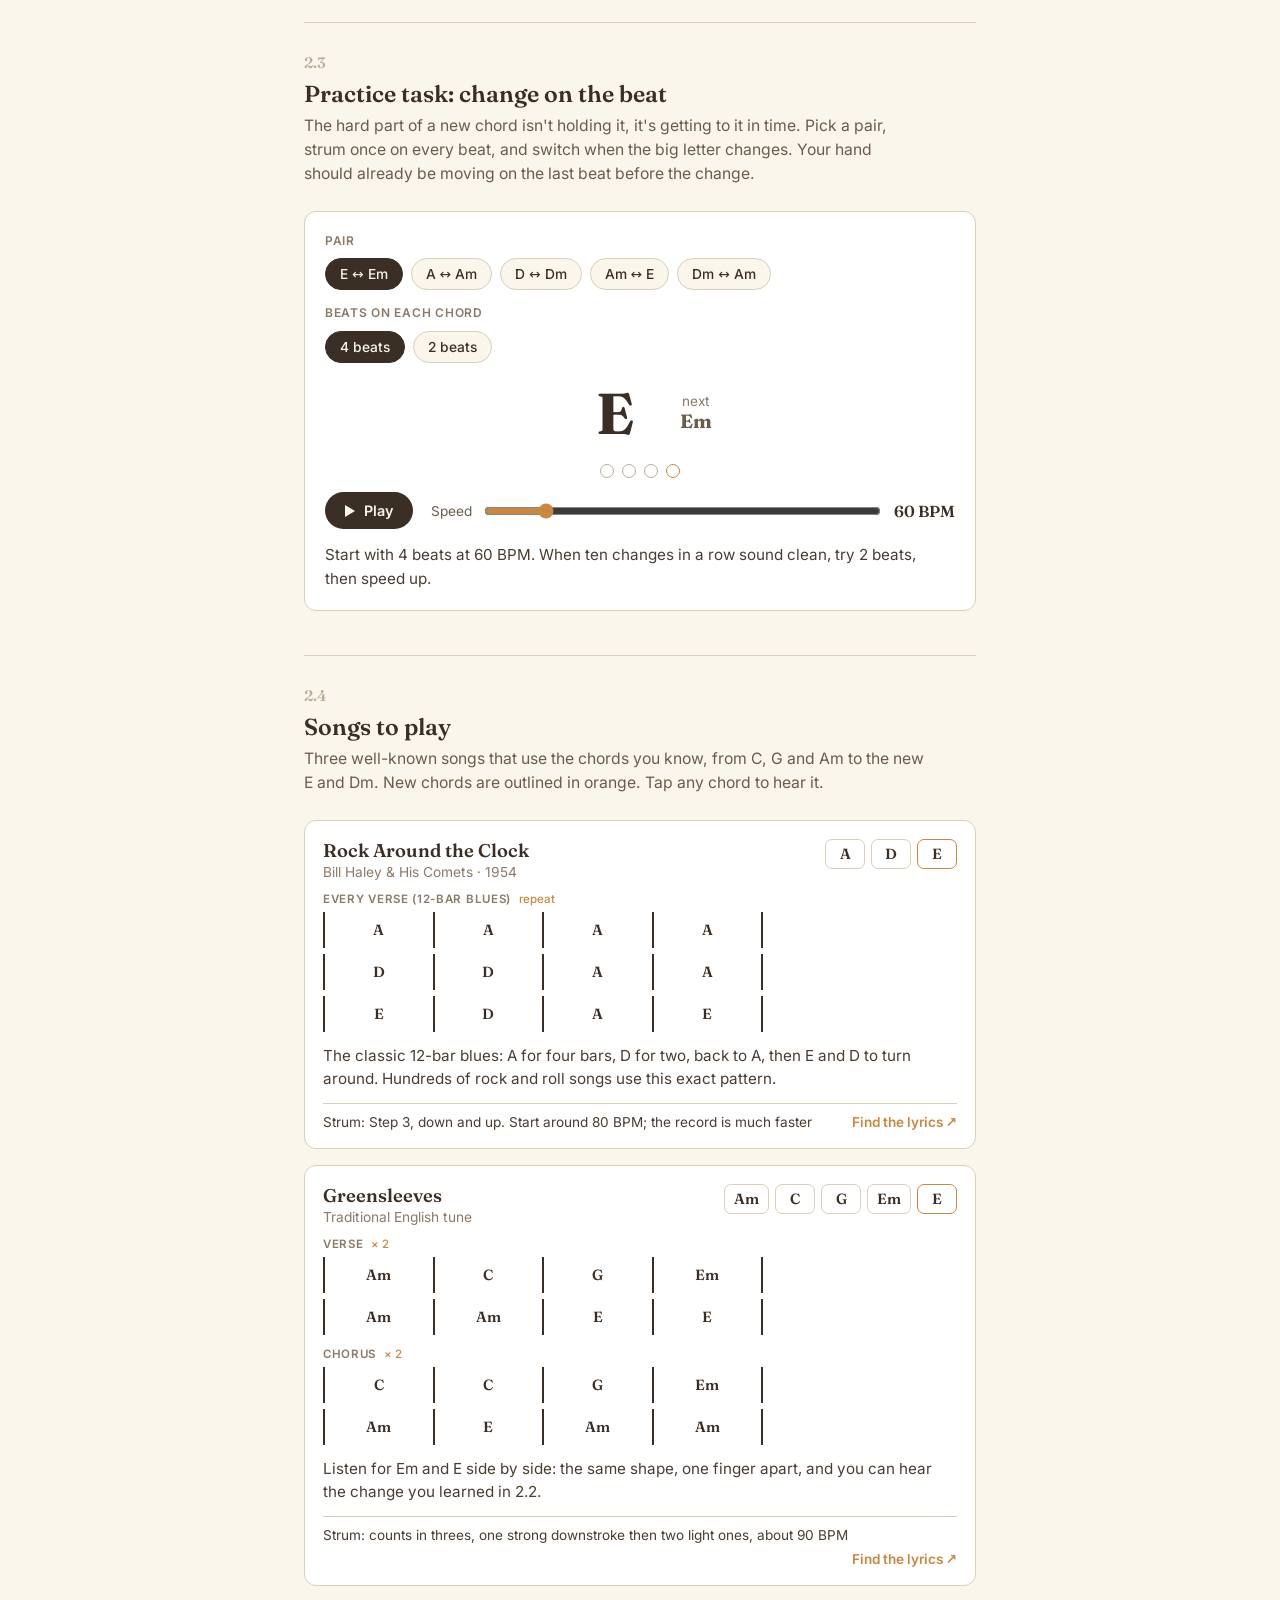
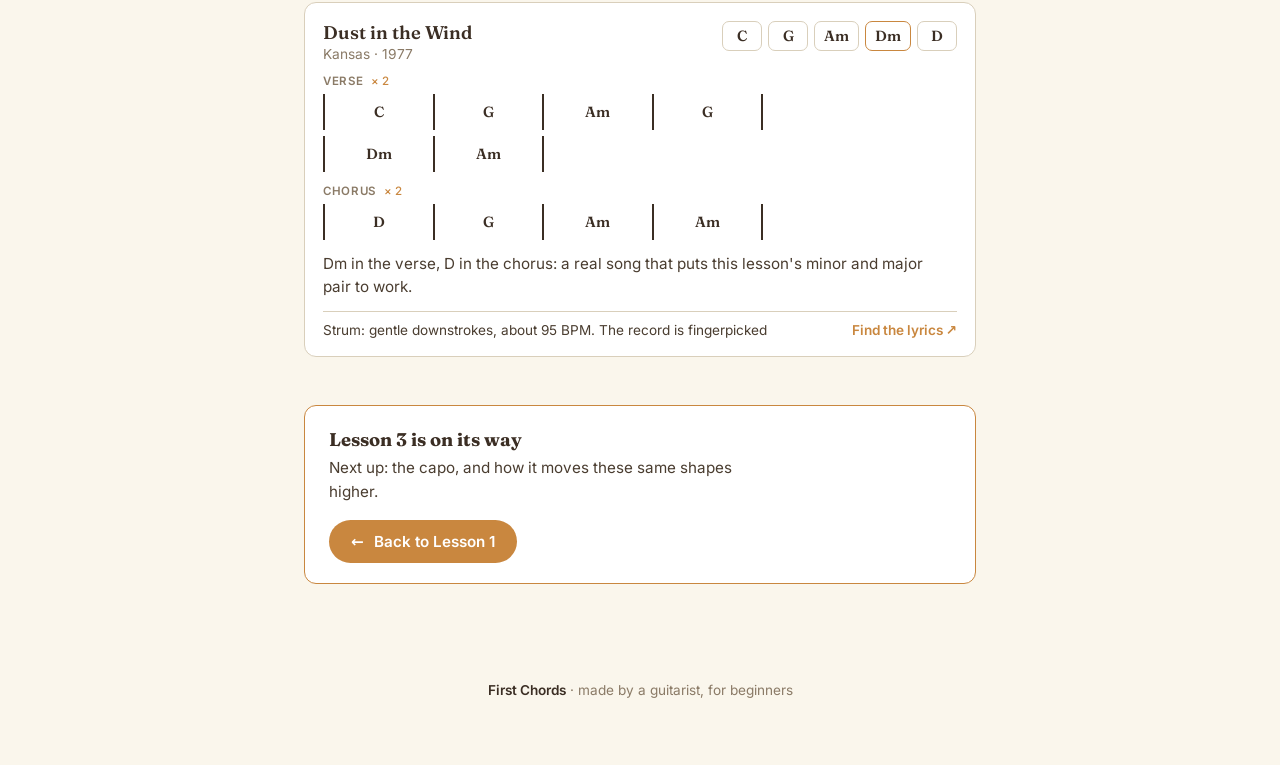
==== commit 166c5aad: "Lesson 2: new songs covering all eight chords Rock Around the Clock (A D E, 12-bar blues), Greenslee" ====
--- a/lesson-2.html
+++ b/lesson-2.html
@@ -139,7 +139,7 @@
   <div class="sub" id="songs">
     <p class="sub-n">2.4</p>
     <h3 class="sub-h">Songs to play</h3>
-    <p class="lede">Three well-known songs built on this lesson's chords. New chords are outlined in orange. Tap any chord to hear it.</p>
+    <p class="lede">Three well-known songs that use the chords you know, from C, G and Am to the new E and Dm. New chords are outlined in orange. Tap any chord to hear it.</p>
     <div id="songList"></div>
   </div>
 
@@ -282,15 +282,18 @@
   // 2.4 songs (chord progressions only; lyrics are linked, not reproduced)
   const NEW=['E','Dm'];
   const SONGS=[
-    {title:'Louie Louie',artist:'The Kingsmen',year:1963,chords:['A','D','Em'],
-     secs:[['Whole song',['A D','Em D'],'repeat throughout']],strum:'Down-up on each chord, two beats each, about 115 BPM',
-     note:'The famous riff is just these three chords: A A A, D D, Em Em, D D.'},
-    {title:'Wild Thing',artist:'The Troggs',year:1966,chords:['A','D','E'],
-     secs:[['Main riff',['A D','E D'],'repeat throughout']],strum:'Big downstrokes, two beats per chord, about 105 BPM',
-     note:'A good one for the E chord: strum all six strings and let it ring.'},
-    {title:'Drunken Sailor',artist:'Traditional sea shanty',year:null,chords:['Dm','C'],
-     secs:[['Verse and chorus',['Dm','Dm','C','C','Dm','Dm','C Dm','Dm'],'repeat']],strum:'Downstrokes on every beat, about 100 BPM, with a strong first beat',
-     note:'Only two chords, and a fun, steady way to get Dm into your hand.'},
+    {title:'Rock Around the Clock',artist:'Bill Haley & His Comets',year:1954,chords:['A','D','E'],
+     secs:[['Every verse (12-bar blues)',['A','A','A','A','D','D','A','A','E','D','A','E'],'repeat']],
+     strum:'Step 3, down and up. Start around 80 BPM; the record is much faster',
+     note:'The classic 12-bar blues: A for four bars, D for two, back to A, then E and D to turn around. Hundreds of rock and roll songs use this exact pattern.'},
+    {title:'Greensleeves',artist:'Traditional English tune',year:null,chords:['Am','C','G','Em','E'],
+     secs:[['Verse',['Am','C','G','Em','Am','Am','E','E'],'× 2'],['Chorus',['C','C','G','Em','Am','E','Am','Am'],'× 2']],
+     strum:'counts in threes, one strong downstroke then two light ones, about 90 BPM',
+     note:'Listen for Em and E side by side: the same shape, one finger apart, and you can hear the change you learned in 2.2.'},
+    {title:'Dust in the Wind',artist:'Kansas',year:1977,chords:['C','G','Am','Dm','D'],
+     secs:[['Verse',['C','G','Am','G','Dm','Am'],'× 2'],['Chorus',['D','G','Am','Am'],'× 2']],
+     strum:'gentle downstrokes, about 95 BPM. The record is fingerpicked',
+     note:'Dm in the verse, D in the chorus: a real song that puts this lesson\'s minor and major pair to work.'},
   ];
   const songList=document.getElementById('songList');
   const chipBtn=(c,cls)=>`<button type="button" class="${cls}${cls==='chip'&&NEW.includes(c)?' new':''}" data-chord="${c}" aria-label="Play ${c}">${c}</button>`;
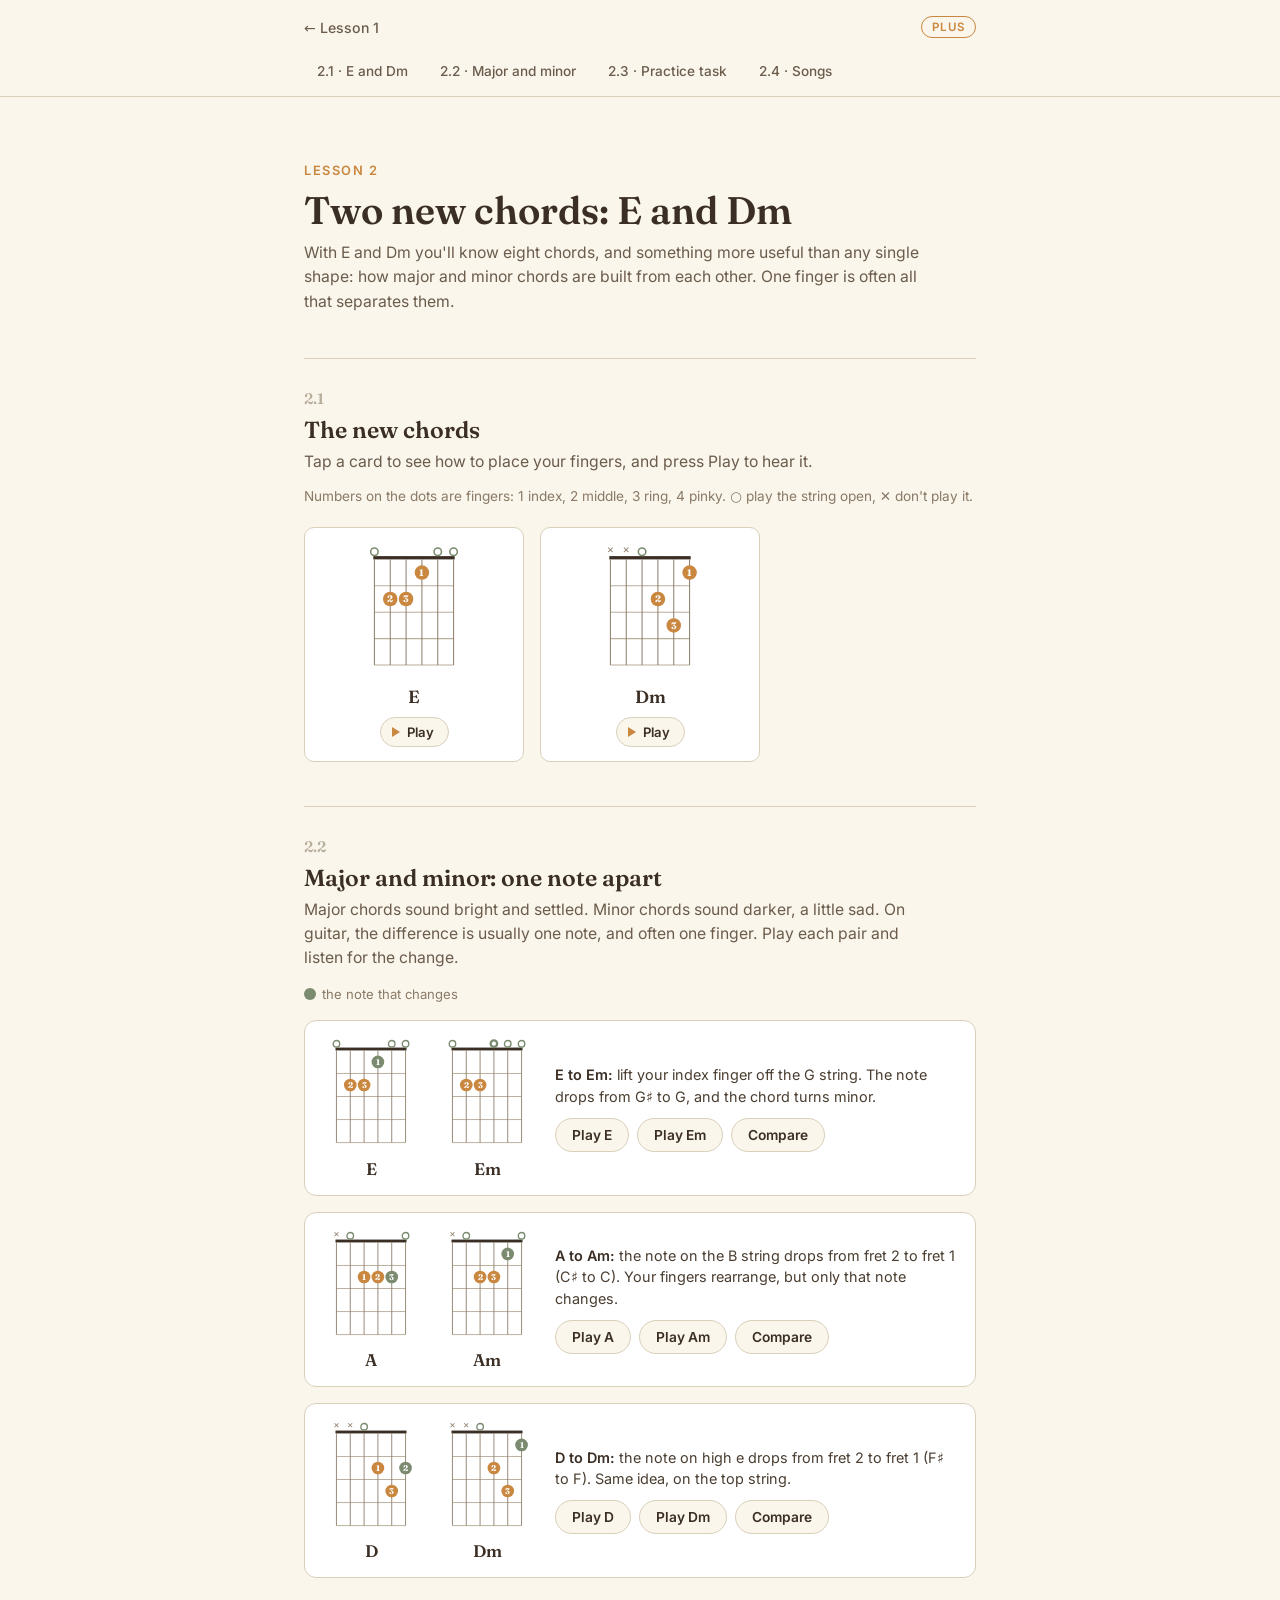
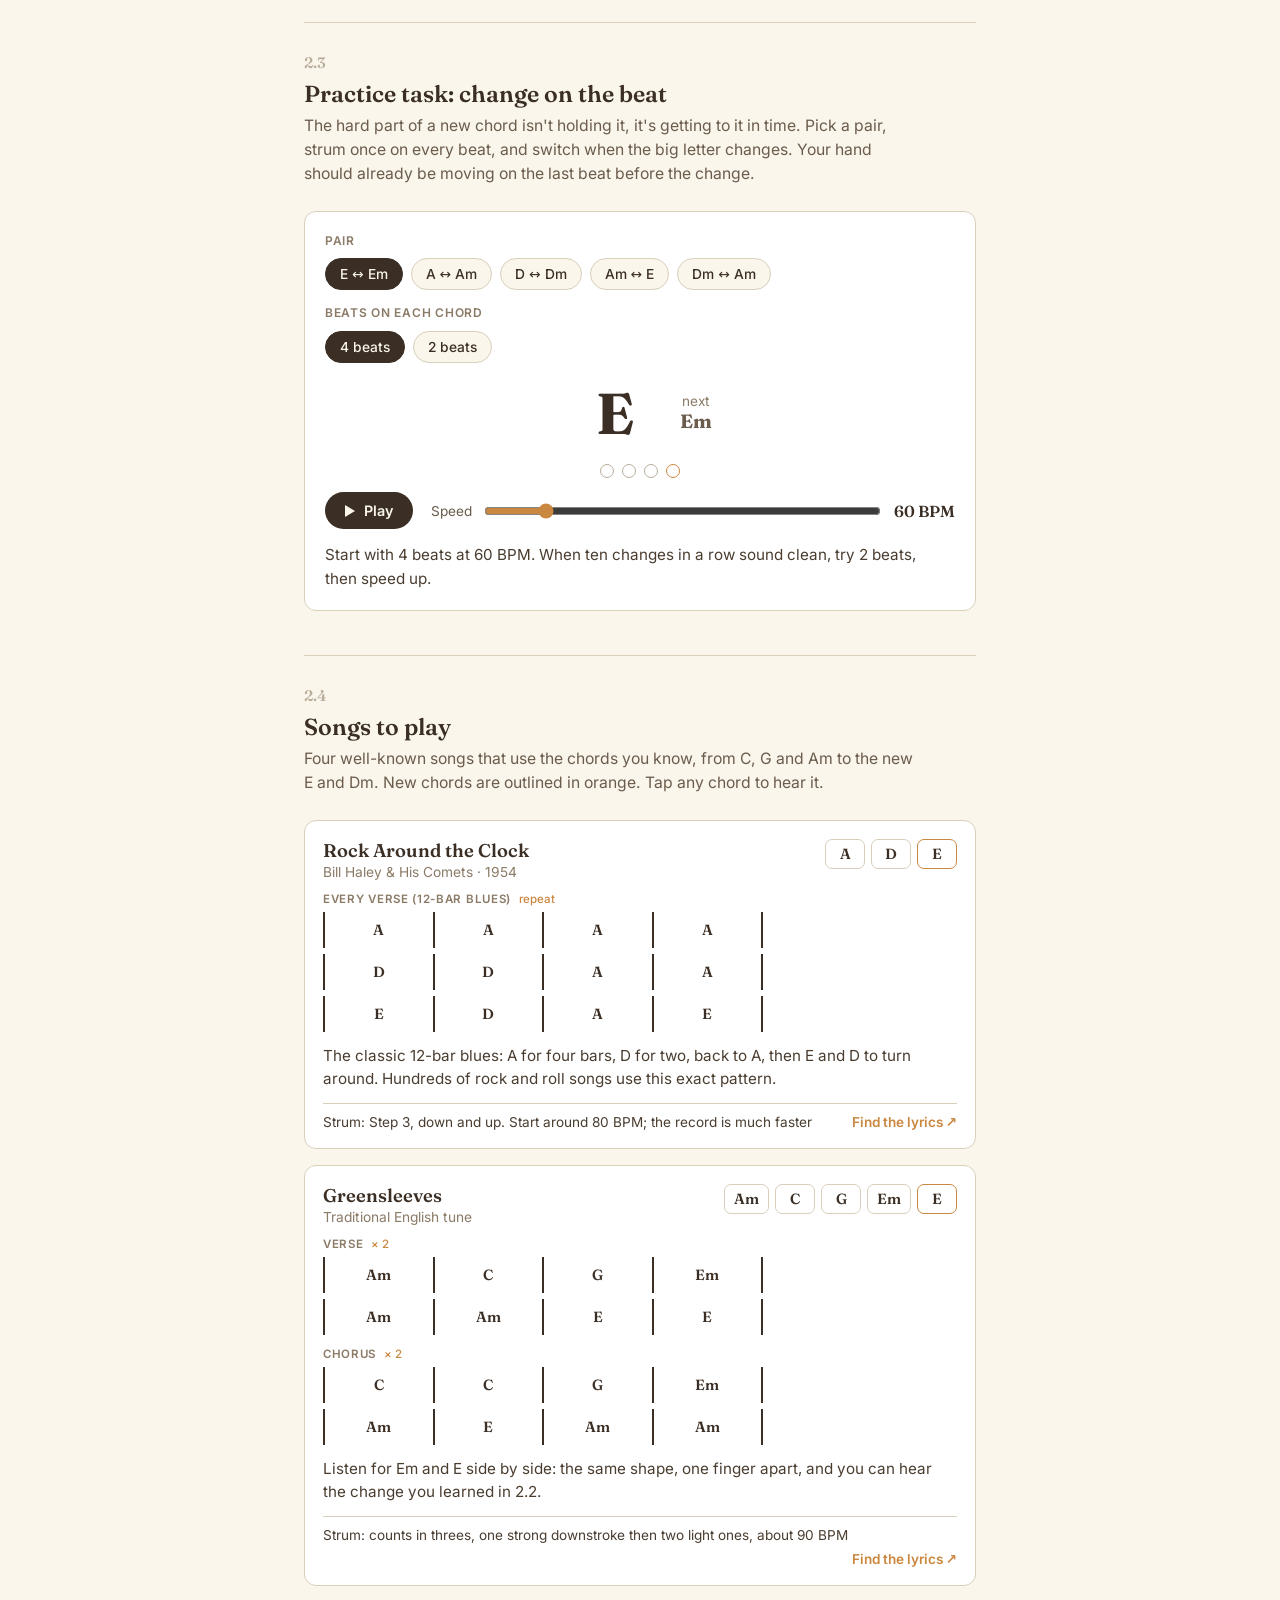
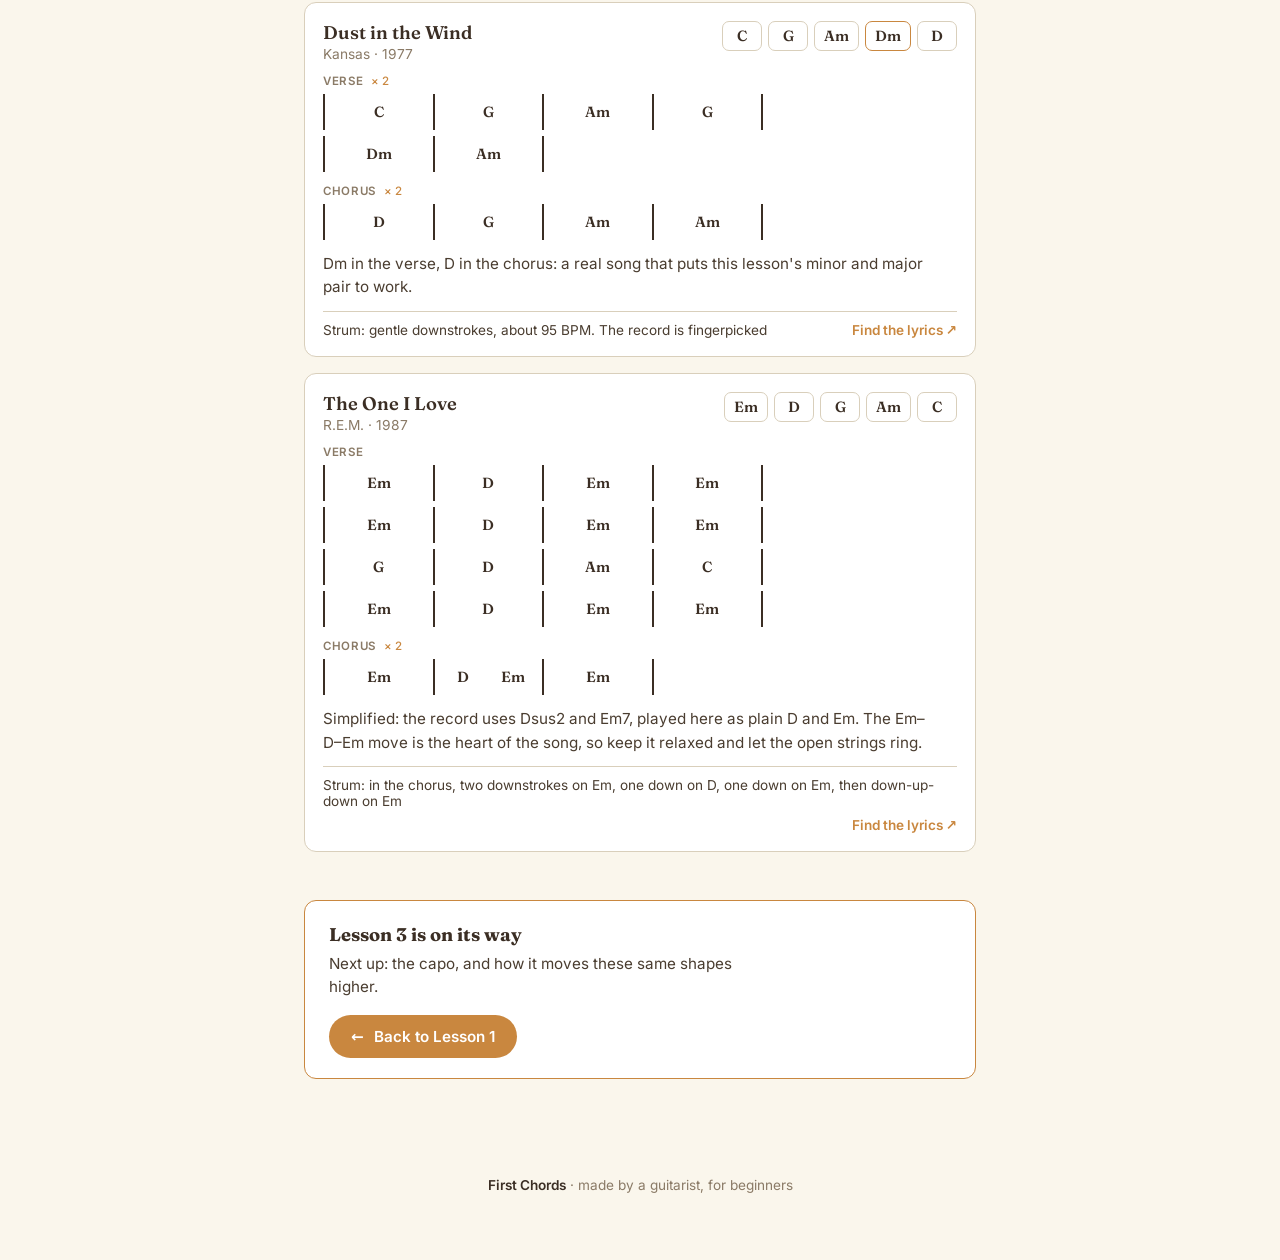
==== commit aa212d68: "Lesson 2: add The One I Love (R.E.M.) as a fourth song Chords only, simplified to plain D and Em (re" ====
--- a/lesson-2.html
+++ b/lesson-2.html
@@ -139,7 +139,7 @@
   <div class="sub" id="songs">
     <p class="sub-n">2.4</p>
     <h3 class="sub-h">Songs to play</h3>
-    <p class="lede">Three well-known songs that use the chords you know, from C, G and Am to the new E and Dm. New chords are outlined in orange. Tap any chord to hear it.</p>
+    <p class="lede">Four well-known songs that use the chords you know, from C, G and Am to the new E and Dm. New chords are outlined in orange. Tap any chord to hear it.</p>
     <div id="songList"></div>
   </div>
 
@@ -294,6 +294,10 @@
      secs:[['Verse',['C','G','Am','G','Dm','Am'],'× 2'],['Chorus',['D','G','Am','Am'],'× 2']],
      strum:'gentle downstrokes, about 95 BPM. The record is fingerpicked',
      note:'Dm in the verse, D in the chorus: a real song that puts this lesson\'s minor and major pair to work.'},
+    {title:'The One I Love',artist:'R.E.M.',year:1987,chords:['Em','D','G','Am','C'],
+     secs:[['Verse',['Em','D','Em','Em','Em','D','Em','Em','G','D','Am','C','Em','D','Em','Em'],null],['Chorus',['Em','D Em','Em'],'× 2']],
+     strum:'in the chorus, two downstrokes on Em, one down on D, one down on Em, then down-up-down on Em',
+     note:'Simplified: the record uses Dsus2 and Em7, played here as plain D and Em. The Em–D–Em move is the heart of the song, so keep it relaxed and let the open strings ring.'},
   ];
   const songList=document.getElementById('songList');
   const chipBtn=(c,cls)=>`<button type="button" class="${cls}${cls==='chip'&&NEW.includes(c)?' new':''}" data-chord="${c}" aria-label="Play ${c}">${c}</button>`;
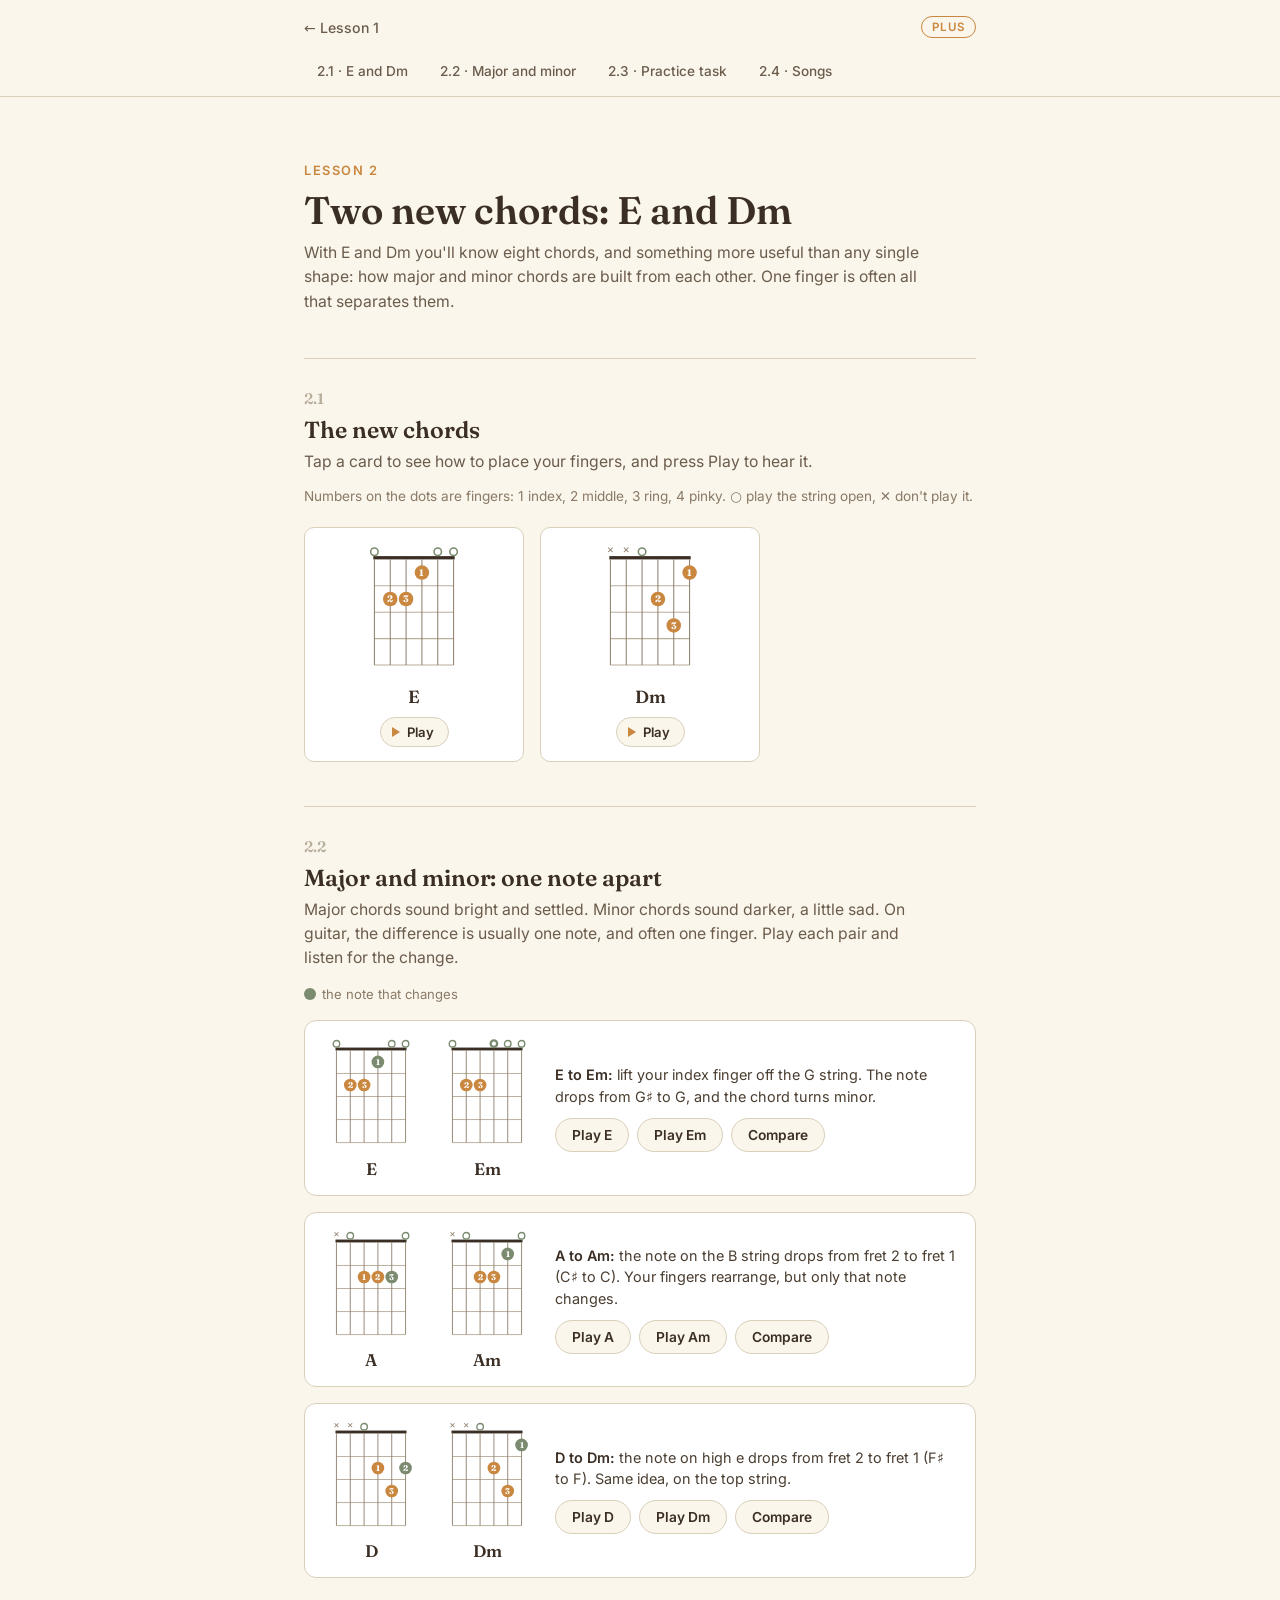
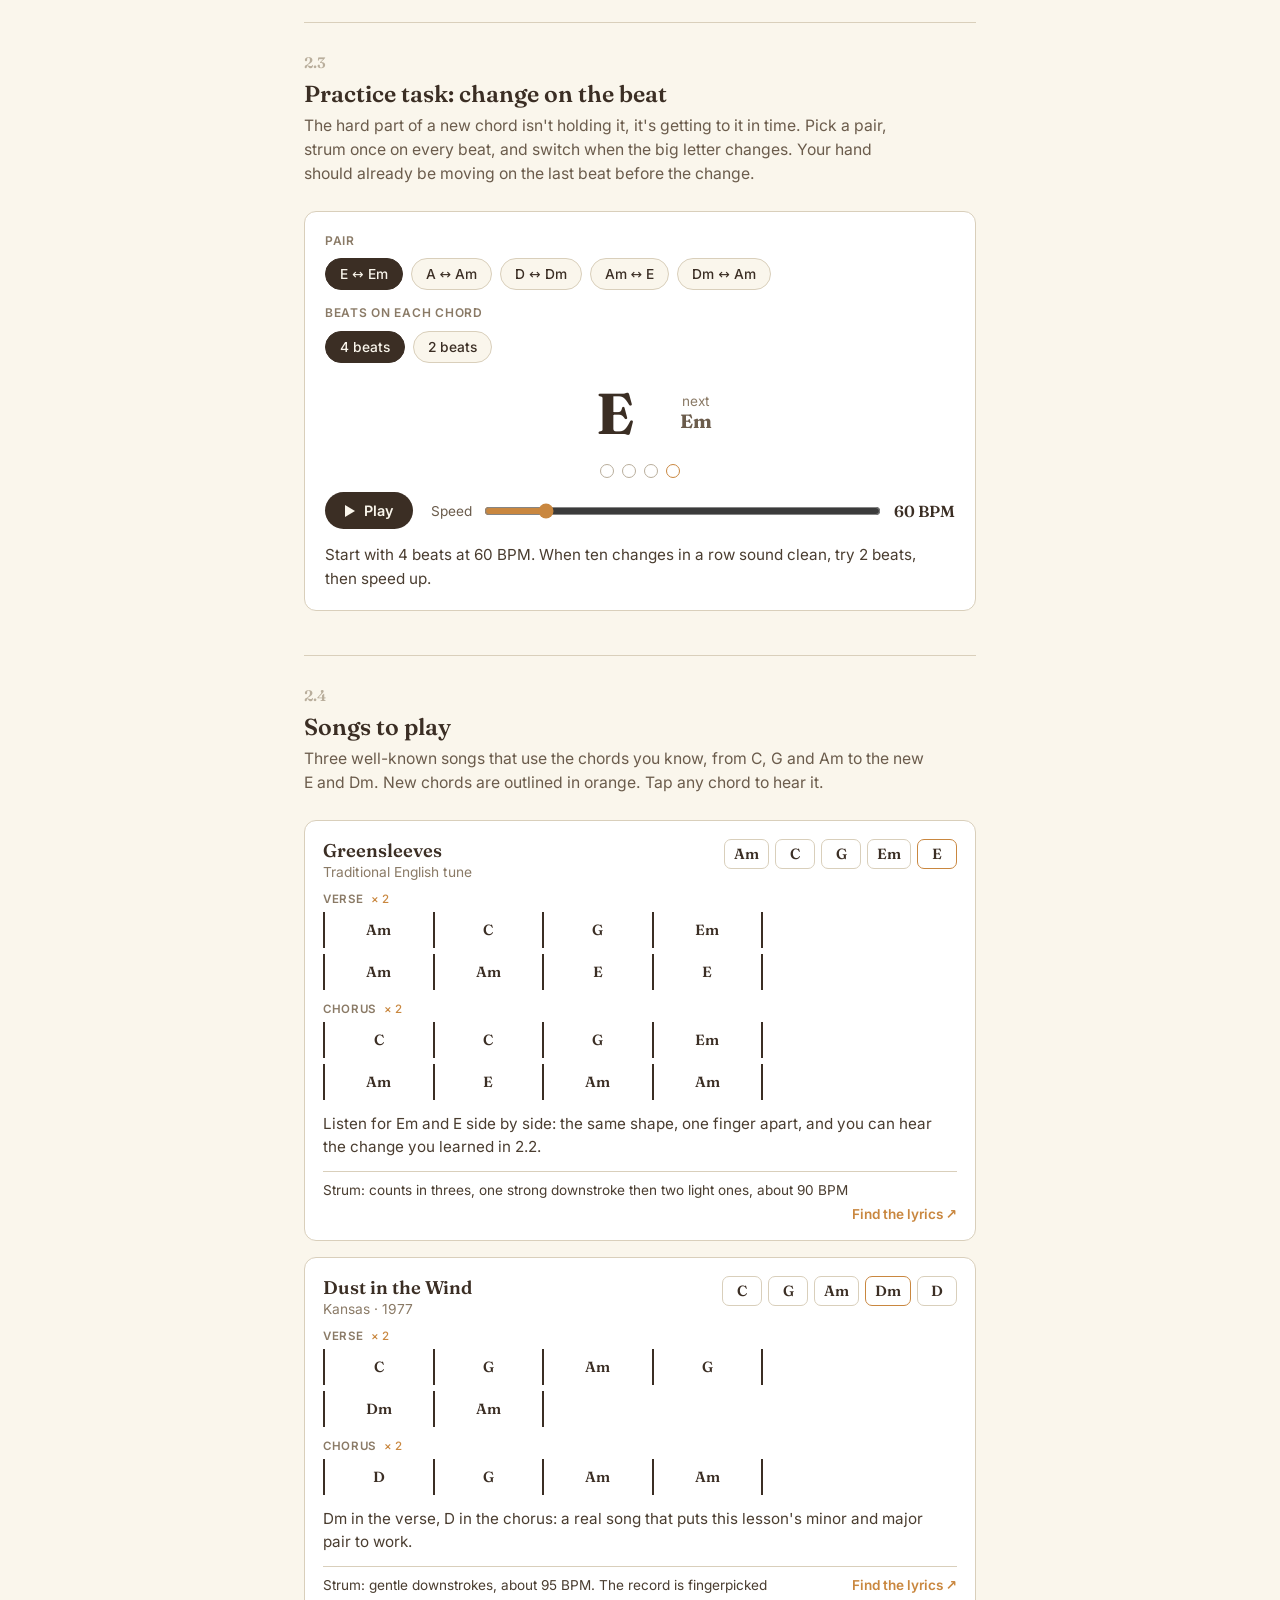
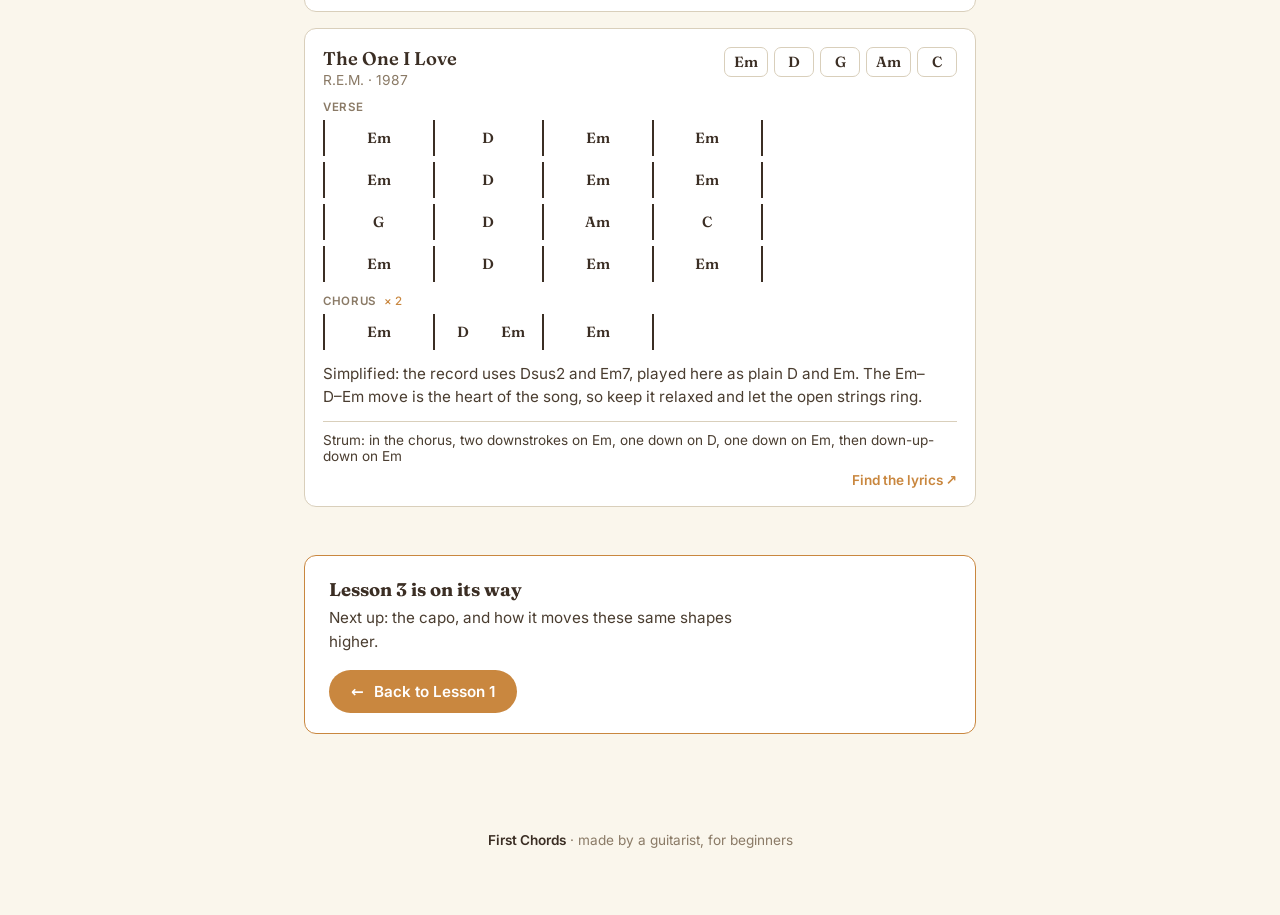
==== commit b4d2fdce: "Lesson 2: remove Rock Around the Clock Co-Authored-By: Claude Opus 5.5 <noreply@anthropic.com> Claud" ====
--- a/lesson-2.html
+++ b/lesson-2.html
@@ -139,7 +139,7 @@
   <div class="sub" id="songs">
     <p class="sub-n">2.4</p>
     <h3 class="sub-h">Songs to play</h3>
-    <p class="lede">Four well-known songs that use the chords you know, from C, G and Am to the new E and Dm. New chords are outlined in orange. Tap any chord to hear it.</p>
+    <p class="lede">Three well-known songs that use the chords you know, from C, G and Am to the new E and Dm. New chords are outlined in orange. Tap any chord to hear it.</p>
     <div id="songList"></div>
   </div>
 
@@ -282,10 +282,6 @@
   // 2.4 songs (chord progressions only; lyrics are linked, not reproduced)
   const NEW=['E','Dm'];
   const SONGS=[
-    {title:'Rock Around the Clock',artist:'Bill Haley & His Comets',year:1954,chords:['A','D','E'],
-     secs:[['Every verse (12-bar blues)',['A','A','A','A','D','D','A','A','E','D','A','E'],'repeat']],
-     strum:'Step 3, down and up. Start around 80 BPM; the record is much faster',
-     note:'The classic 12-bar blues: A for four bars, D for two, back to A, then E and D to turn around. Hundreds of rock and roll songs use this exact pattern.'},
     {title:'Greensleeves',artist:'Traditional English tune',year:null,chords:['Am','C','G','Em','E'],
      secs:[['Verse',['Am','C','G','Em','Am','Am','E','E'],'× 2'],['Chorus',['C','C','G','Em','Am','E','Am','Am'],'× 2']],
      strum:'counts in threes, one strong downstroke then two light ones, about 90 BPM',
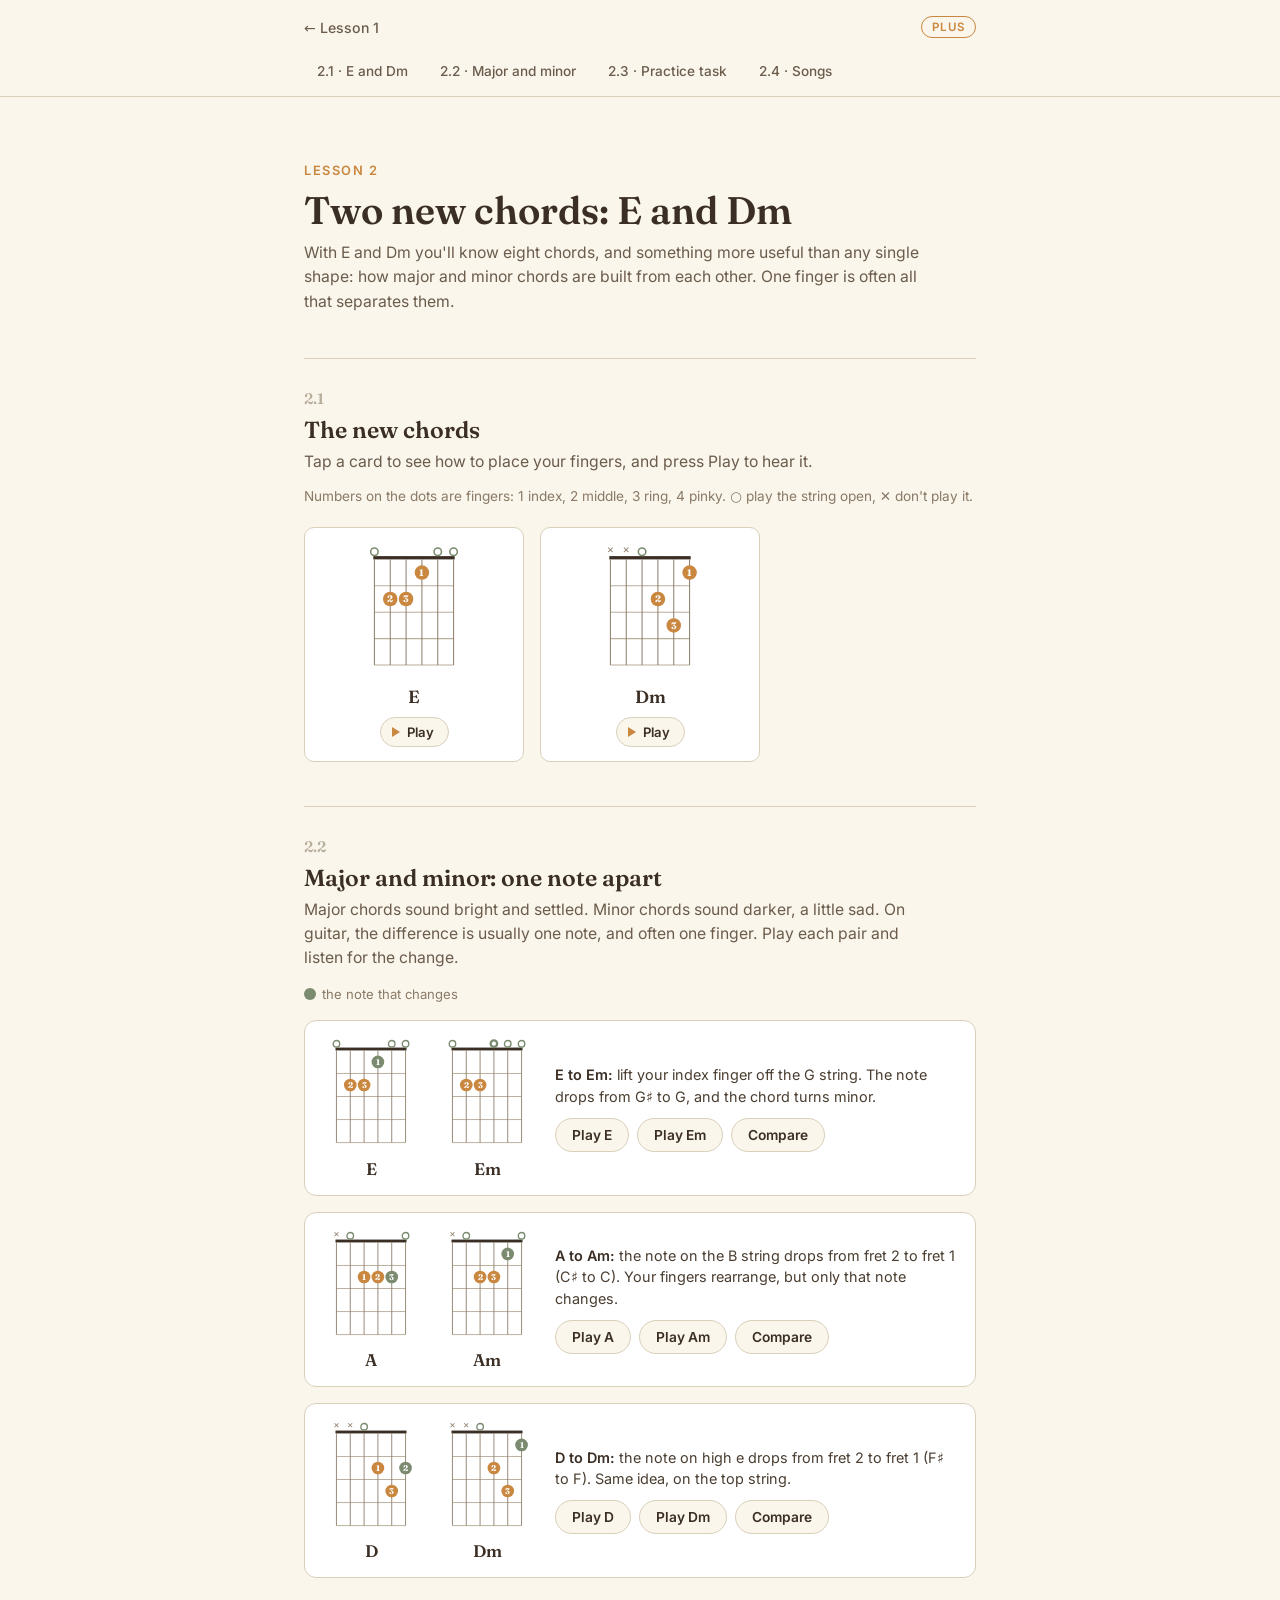
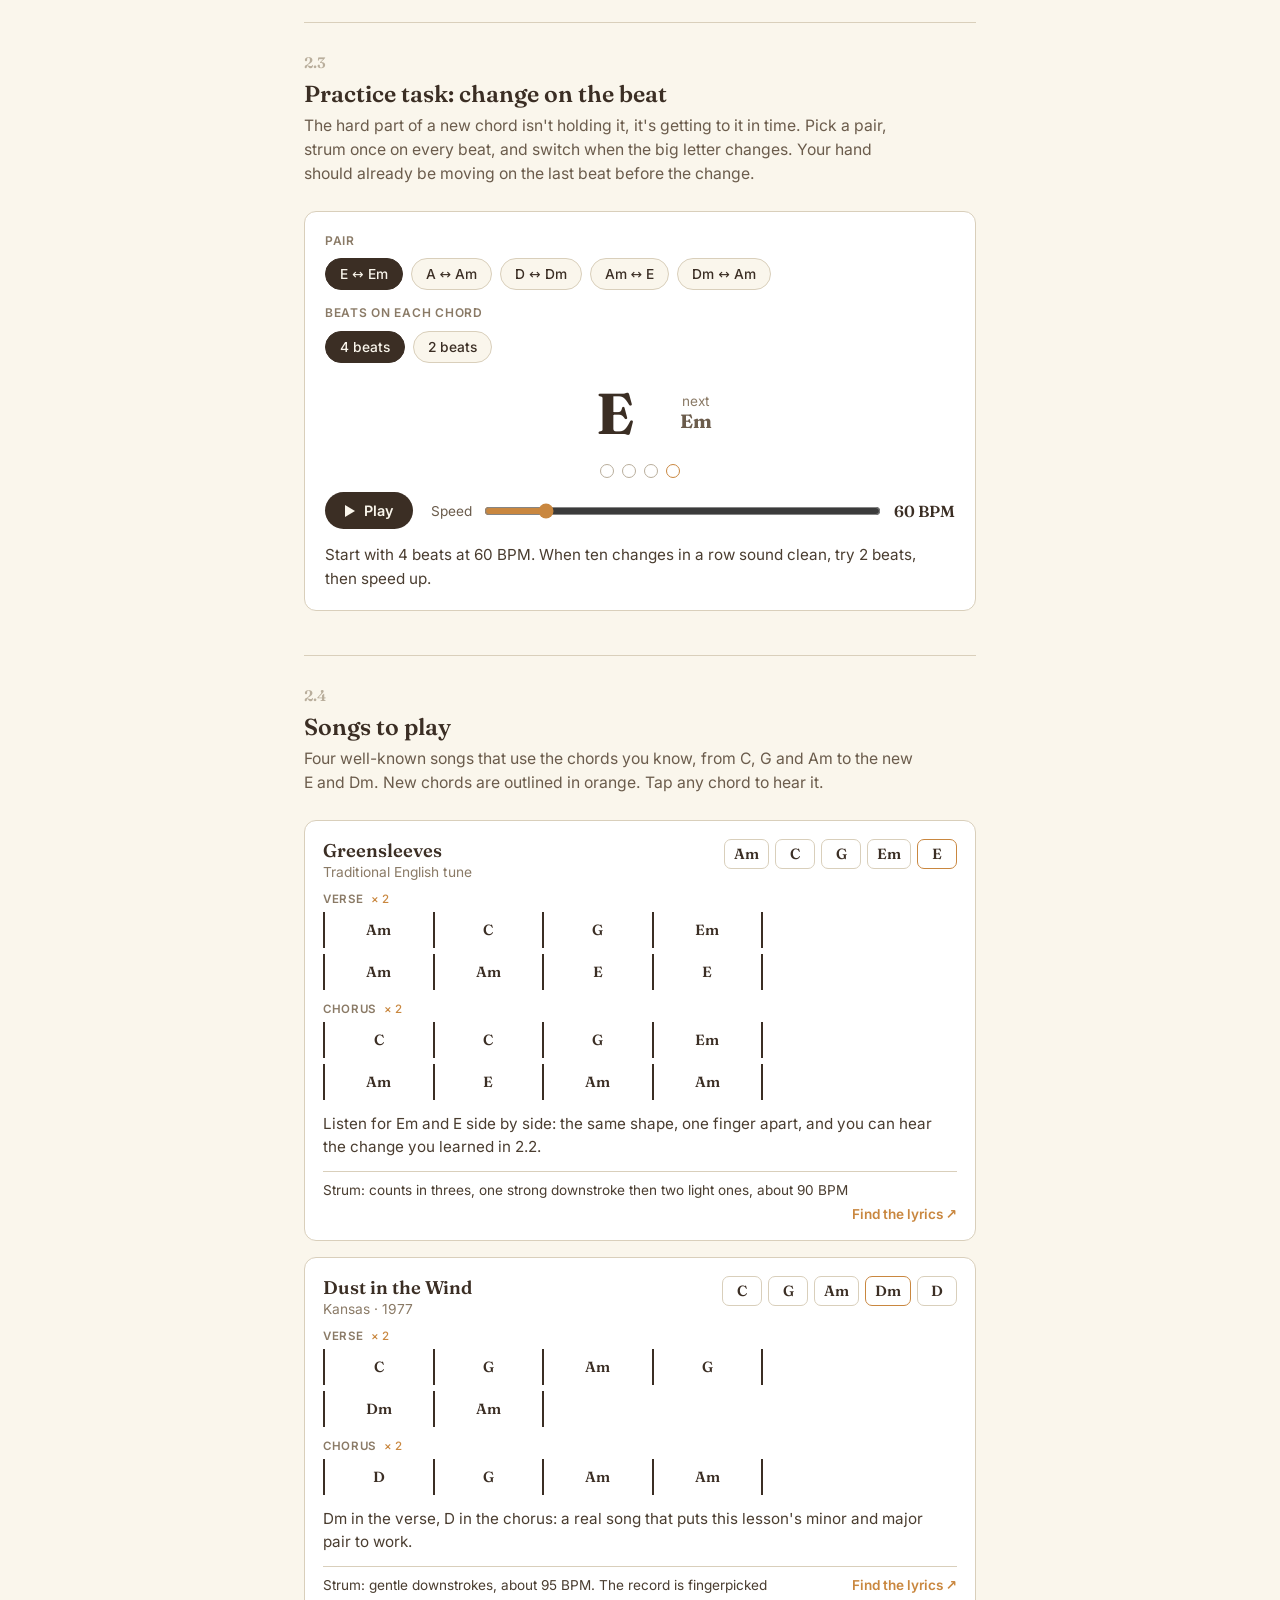
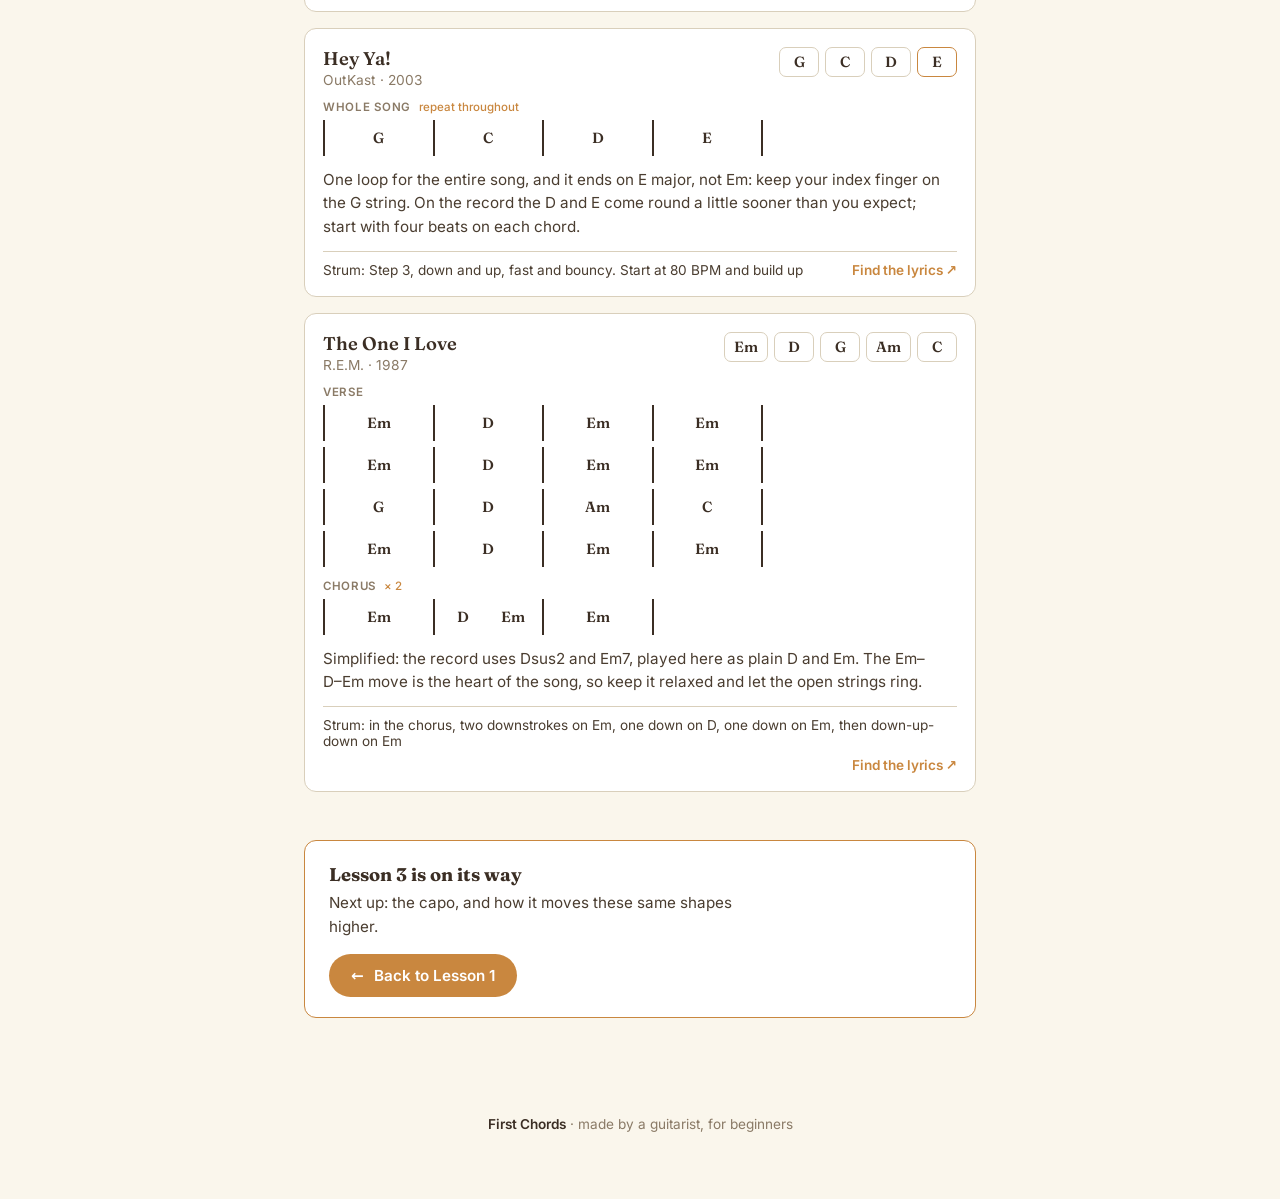
==== commit 79325412: "Lesson 2: add Hey Ya! (OutKast, 2003) for the E chord Co-Authored-By: Claude Opus 5.5 <noreply@anthr" ====
--- a/lesson-2.html
+++ b/lesson-2.html
@@ -139,7 +139,7 @@
   <div class="sub" id="songs">
     <p class="sub-n">2.4</p>
     <h3 class="sub-h">Songs to play</h3>
-    <p class="lede">Three well-known songs that use the chords you know, from C, G and Am to the new E and Dm. New chords are outlined in orange. Tap any chord to hear it.</p>
+    <p class="lede">Four well-known songs that use the chords you know, from C, G and Am to the new E and Dm. New chords are outlined in orange. Tap any chord to hear it.</p>
     <div id="songList"></div>
   </div>
 
@@ -290,6 +290,10 @@
      secs:[['Verse',['C','G','Am','G','Dm','Am'],'× 2'],['Chorus',['D','G','Am','Am'],'× 2']],
      strum:'gentle downstrokes, about 95 BPM. The record is fingerpicked',
      note:'Dm in the verse, D in the chorus: a real song that puts this lesson\'s minor and major pair to work.'},
+    {title:'Hey Ya!',artist:'OutKast',year:2003,chords:['G','C','D','E'],
+     secs:[['Whole song',['G','C','D','E'],'repeat throughout']],
+     strum:'Step 3, down and up, fast and bouncy. Start at 80 BPM and build up',
+     note:'One loop for the entire song, and it ends on E major, not Em: keep your index finger on the G string. On the record the D and E come round a little sooner than you expect; start with four beats on each chord.'},
     {title:'The One I Love',artist:'R.E.M.',year:1987,chords:['Em','D','G','Am','C'],
      secs:[['Verse',['Em','D','Em','Em','Em','D','Em','Em','G','D','Am','C','Em','D','Em','Em'],null],['Chorus',['Em','D Em','Em'],'× 2']],
      strum:'in the chorus, two downstrokes on Em, one down on D, one down on Em, then down-up-down on Em',
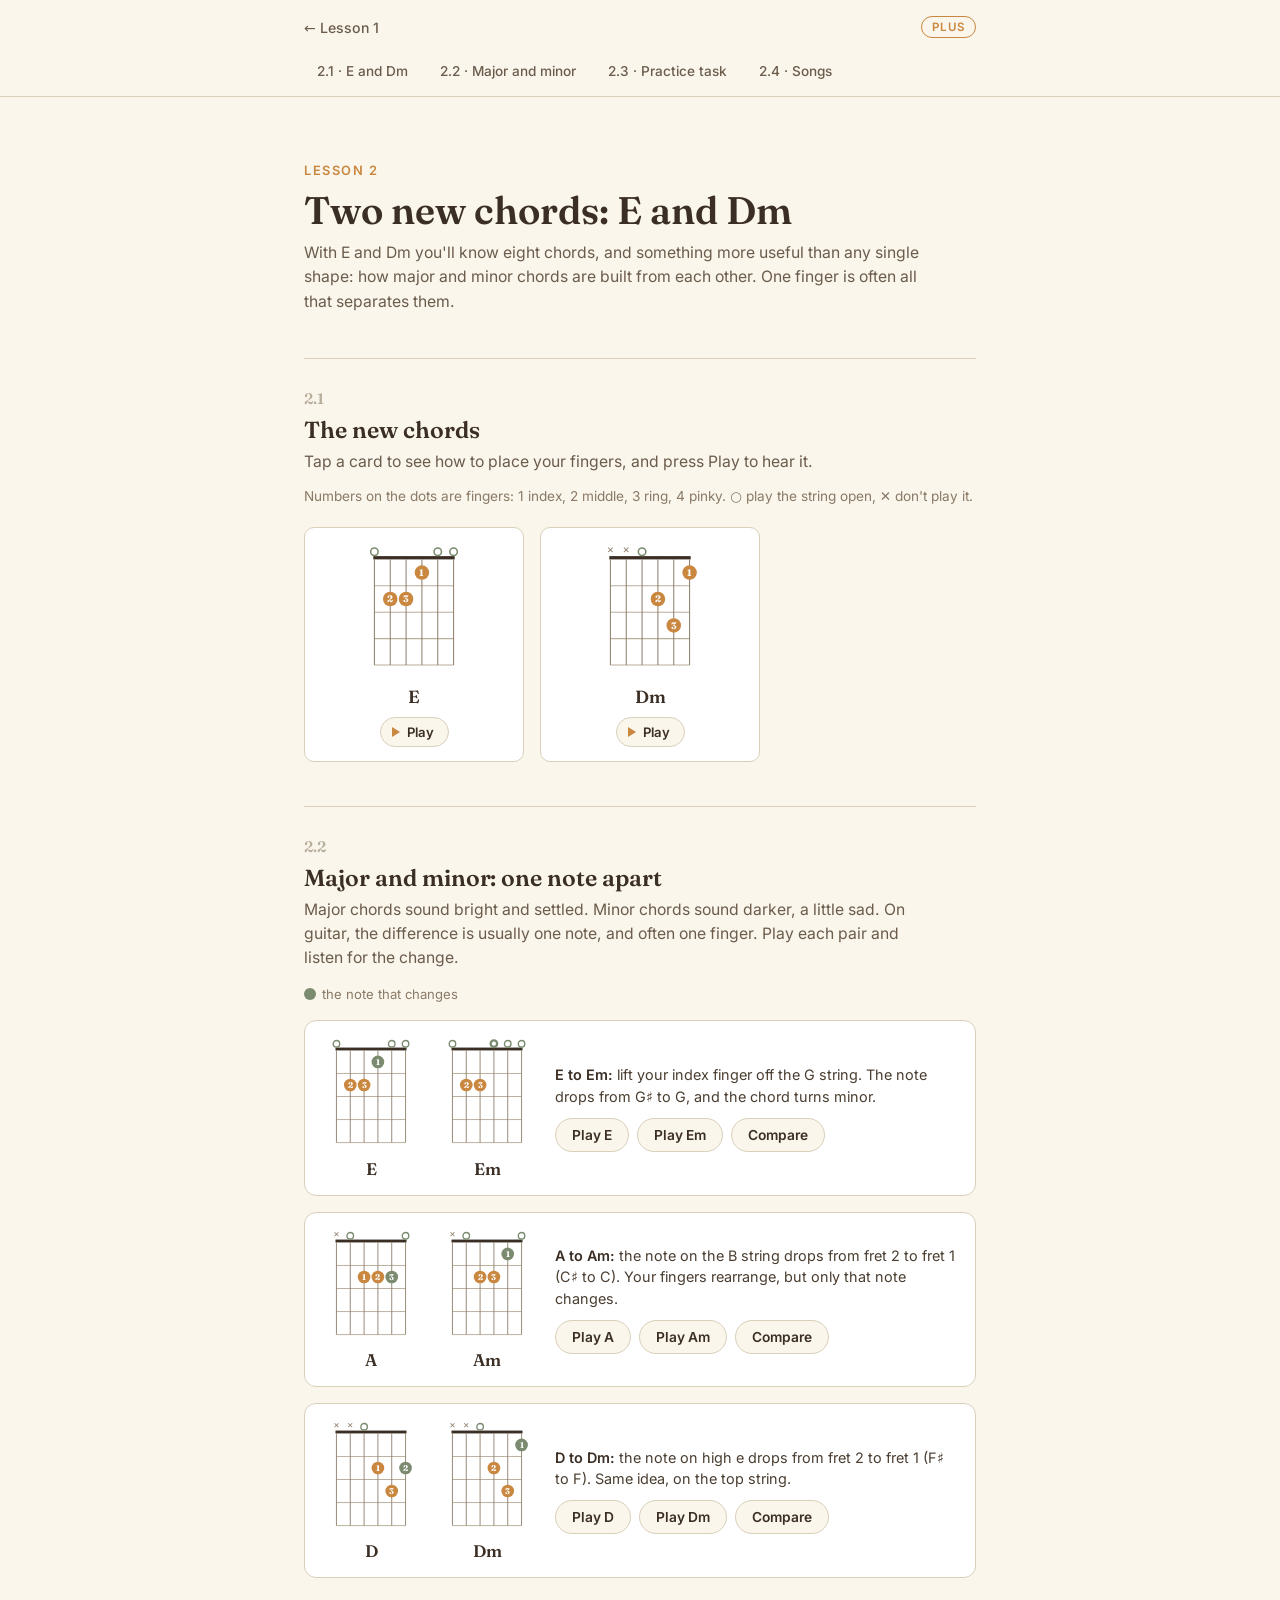
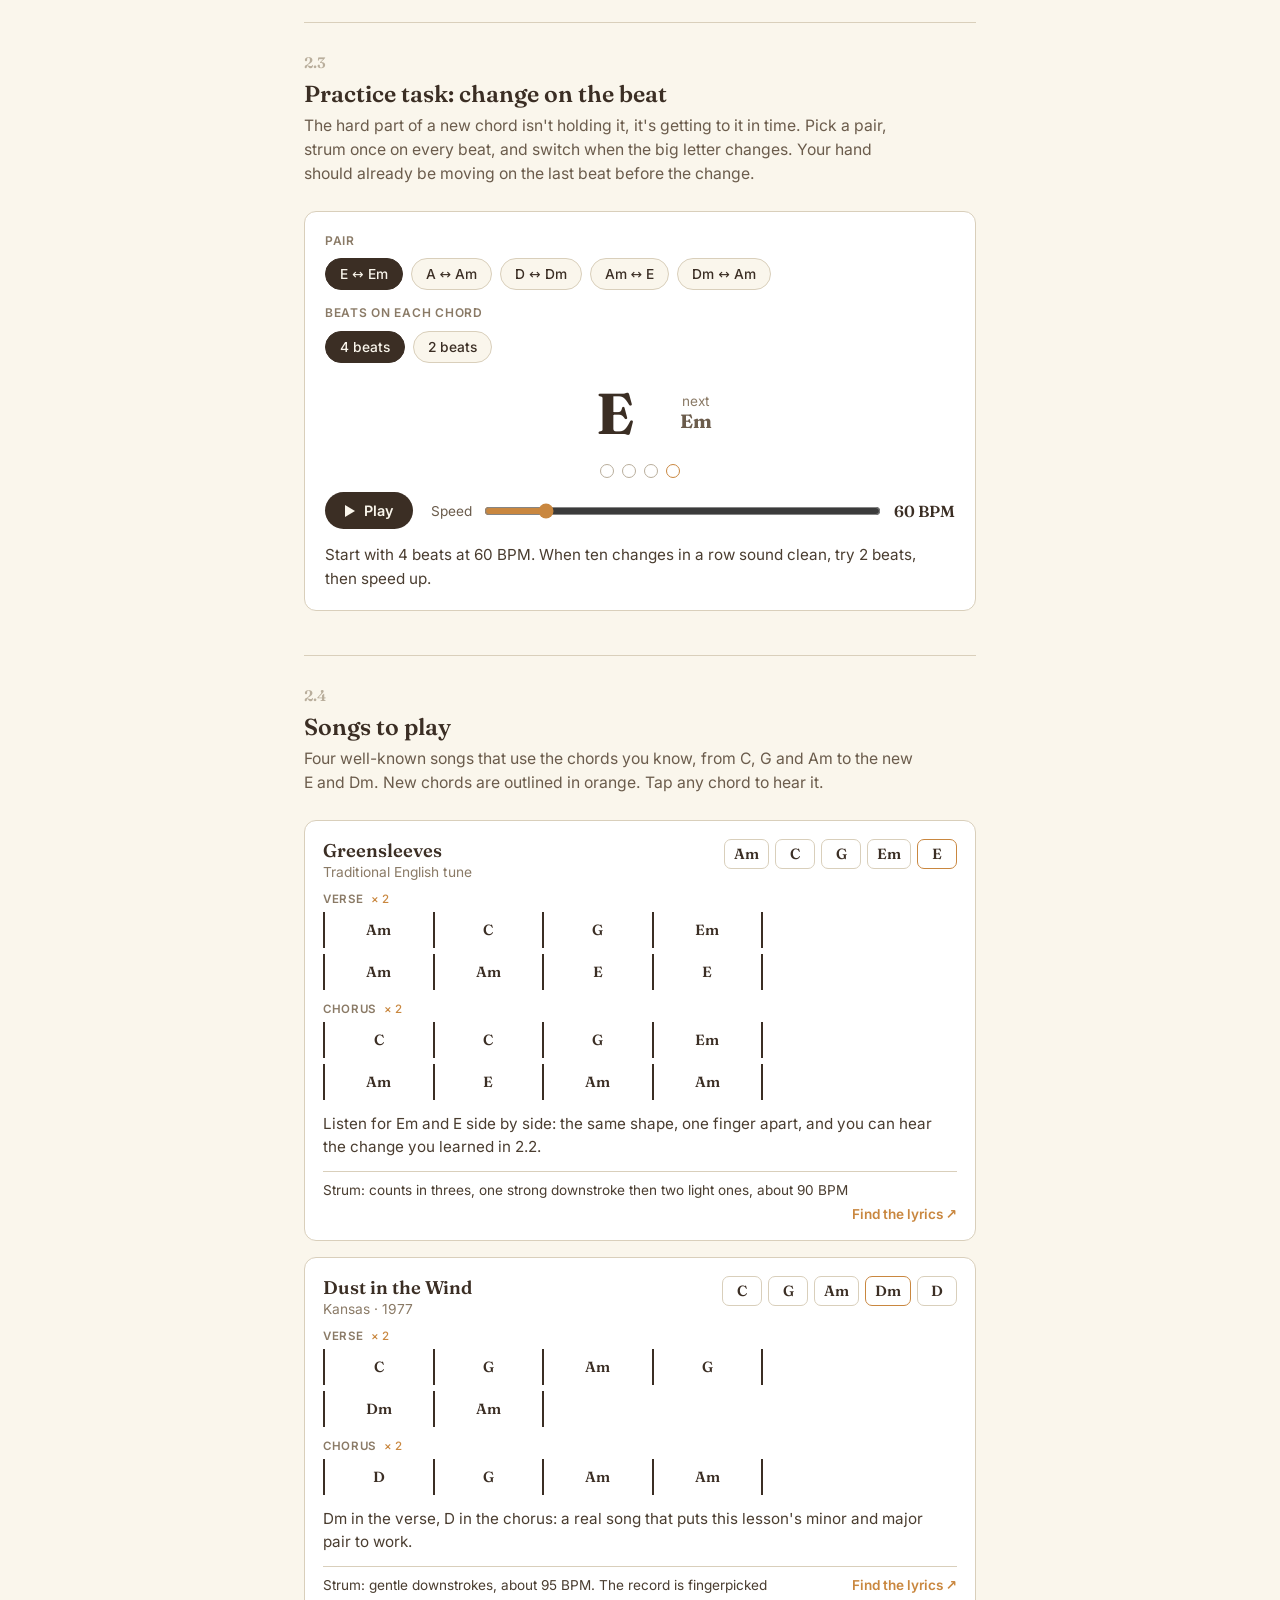
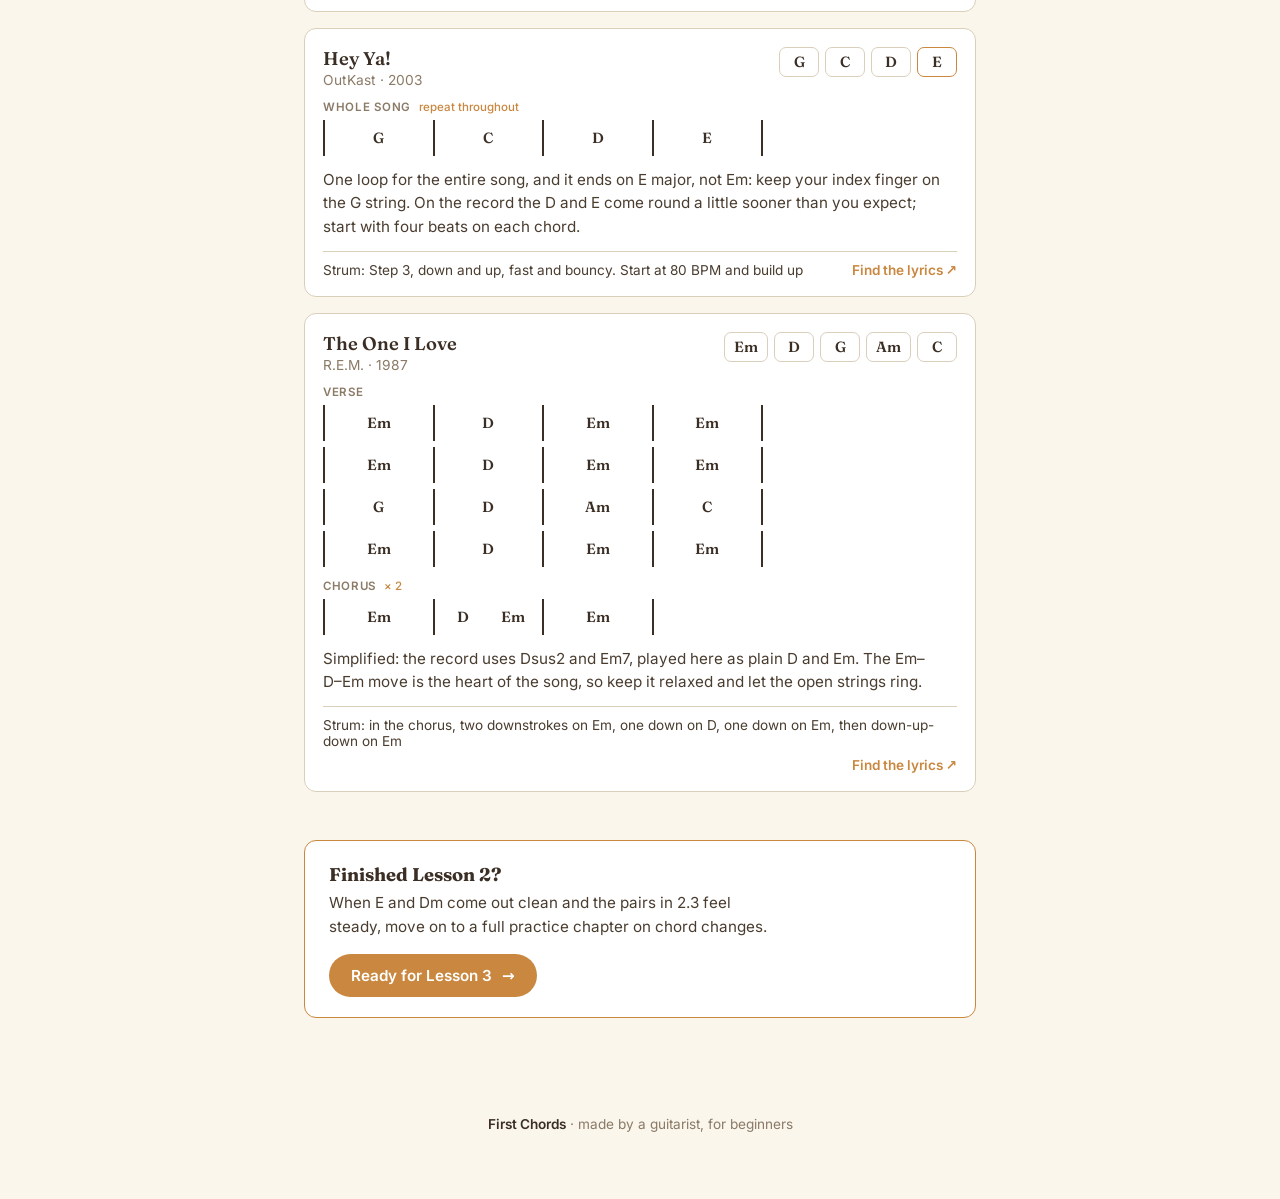
==== commit d7bf35f1: "Plus: add Lesson 3, a practice chapter on chord pairs - lesson-3.html: two-stage method (Stage 1 dow" ====
--- a/lesson-2.html
+++ b/lesson-2.html
@@ -65,7 +65,7 @@
 <body>
 
 <div class="topbar">
-  <a class="back" href="plus.html">← Lesson 1</a>
+  <a class="back" href="plus.html" data-preview="https://claude.ai/artifact/MjpbvaH17UeMD9Yzjv74pP">← Lesson 1</a>
   <span class="plus-badge">Plus</span>
 </div>
 
@@ -144,8 +144,8 @@
   </div>
 
   <div class="next-lesson">
-    <p><strong>Lesson 3 is on its way</strong>Next up: the capo, and how it moves these same shapes higher.</p>
-    <a class="btn-next" href="plus.html" id="backLesson1"><span aria-hidden="true">←</span> Back to Lesson 1</a>
+    <p><strong>Finished Lesson 2?</strong>When E and Dm come out clean and the pairs in 2.3 feel steady, move on to a full practice chapter on chord changes.</p>
+    <a class="btn-next" href="lesson-3.html" data-preview="https://claude.ai/artifact/AtLQpp2LGpuCwDMNewSiW7" id="toLesson3">Ready for Lesson 3 <span aria-hidden="true">→</span></a>
   </div>
 </section>
 
@@ -315,6 +315,9 @@
     playChord(b.dataset.chord); b.classList.add('sounding'); setTimeout(()=>b.classList.remove('sounding'),1200);
   });
 
+
+  // In the claude.ai preview each lesson lives at its own link; on the real site plain relative links work.
+  if(window.self!==window.top){ document.querySelectorAll('a[data-preview]').forEach(a=>{ a.href=a.dataset.preview; a.target='_blank'; a.rel='noopener'; }); }
   // jump bar highlight
   const links=[...document.querySelectorAll('.jump a')], secs=links.map(a=>document.querySelector(a.getAttribute('href')));
   function mark(){ const y=scrollY+120; let cur=-1; secs.forEach((s,i)=>{ if(s.getBoundingClientRect().top+scrollY<=y) cur=i; }); links.forEach((a,i)=>i===cur?a.setAttribute('aria-current','true'):a.removeAttribute('aria-current')); }
